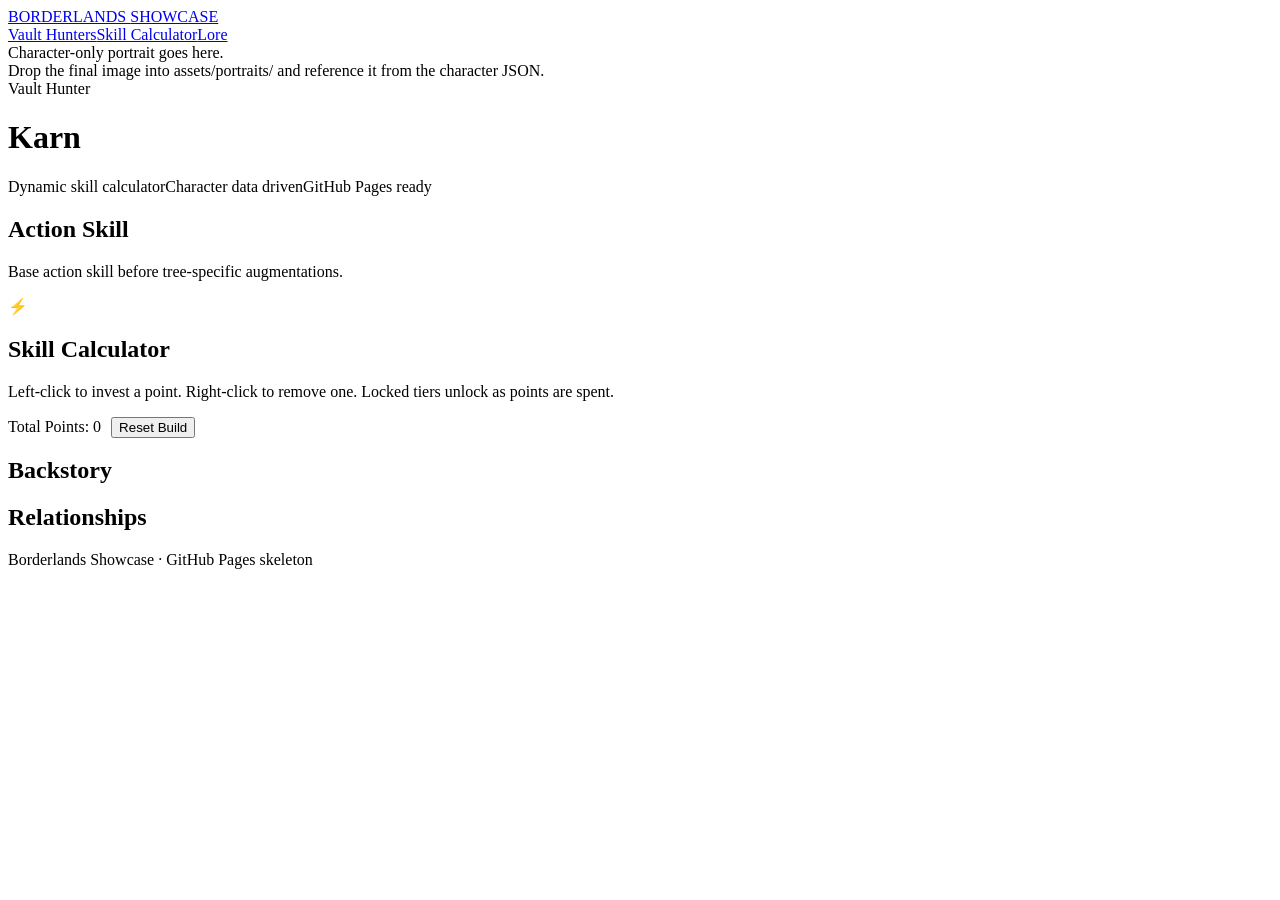
==== karn.html @ c3e0be10 "Add files via upload" ====
<!DOCTYPE html>
<html lang="en">
<head>
<meta charset="UTF-8"><meta name="viewport" content="width=device-width,initial-scale=1.0">
<title>Karn — Borderlands Showcase</title>
<link rel="stylesheet" href="css/style.css">
</head>
<body>
<div class="site-shell">
<header class="topbar">
<a class="brand" href="index.html">BORDERLANDS <span>SHOWCASE</span></a>
<nav class="nav"><a href="index.html">Vault Hunters</a><a href="#skill-tree">Skill Calculator</a><a href="#lore">Lore</a></nav>
</header>

<main class="hero">
<div class="hero-art" id="portrait"><div class="placeholder">Character-only portrait goes here.<br>Drop the final image into assets/portraits/ and reference it from the character JSON.</div></div>
<div>
<div class="eyebrow">Vault Hunter</div>
<h1 id="character-name">Karn</h1>
<div class="subtitle" id="character-title"></div>
<div class="quote" id="character-quote"></div>
<div class="pills"><span class="pill">Dynamic skill calculator</span><span class="pill">Character data driven</span><span class="pill">GitHub Pages ready</span></div>
</div>
</main>

<section class="section">
<div class="section-head"><h2>Action Skill</h2><p>Base action skill before tree-specific augmentations.</p></div>
<div class="card action-skill"><div class="action-icon">⚡</div><div><h3 id="action-name"></h3><div id="action-description"></div></div></div>
</section>

<section class="section" id="skill-tree">
<div class="section-head"><h2>Skill Calculator</h2><p>Left-click to invest a point. Right-click to remove one. Locked tiers unlock as points are spent.</p></div>
<div class="calculator-toolbar">
<div class="tree-tabs" id="tree-tabs"></div>
<div style="display:flex;gap:10px;align-items:center"><div class="points-box">Total Points: <span id="total-points">0</span></div><button onclick="resetBuild()">Reset Build</button></div>
</div>
<div id="tree-panels"></div>
</section>

<section class="section two-col" id="lore">
<div class="card"><h2>Backstory</h2><div id="backstory"></div></div>
<div class="card"><h2>Relationships</h2><div class="relationships" id="relationships"></div></div>
</section>

<footer class="footer">Borderlands Showcase · GitHub Pages skeleton</footer>
</div>
<script src="js/calculator.js"></script>
<script>loadCharacterData('karn');</script>
</body></html>
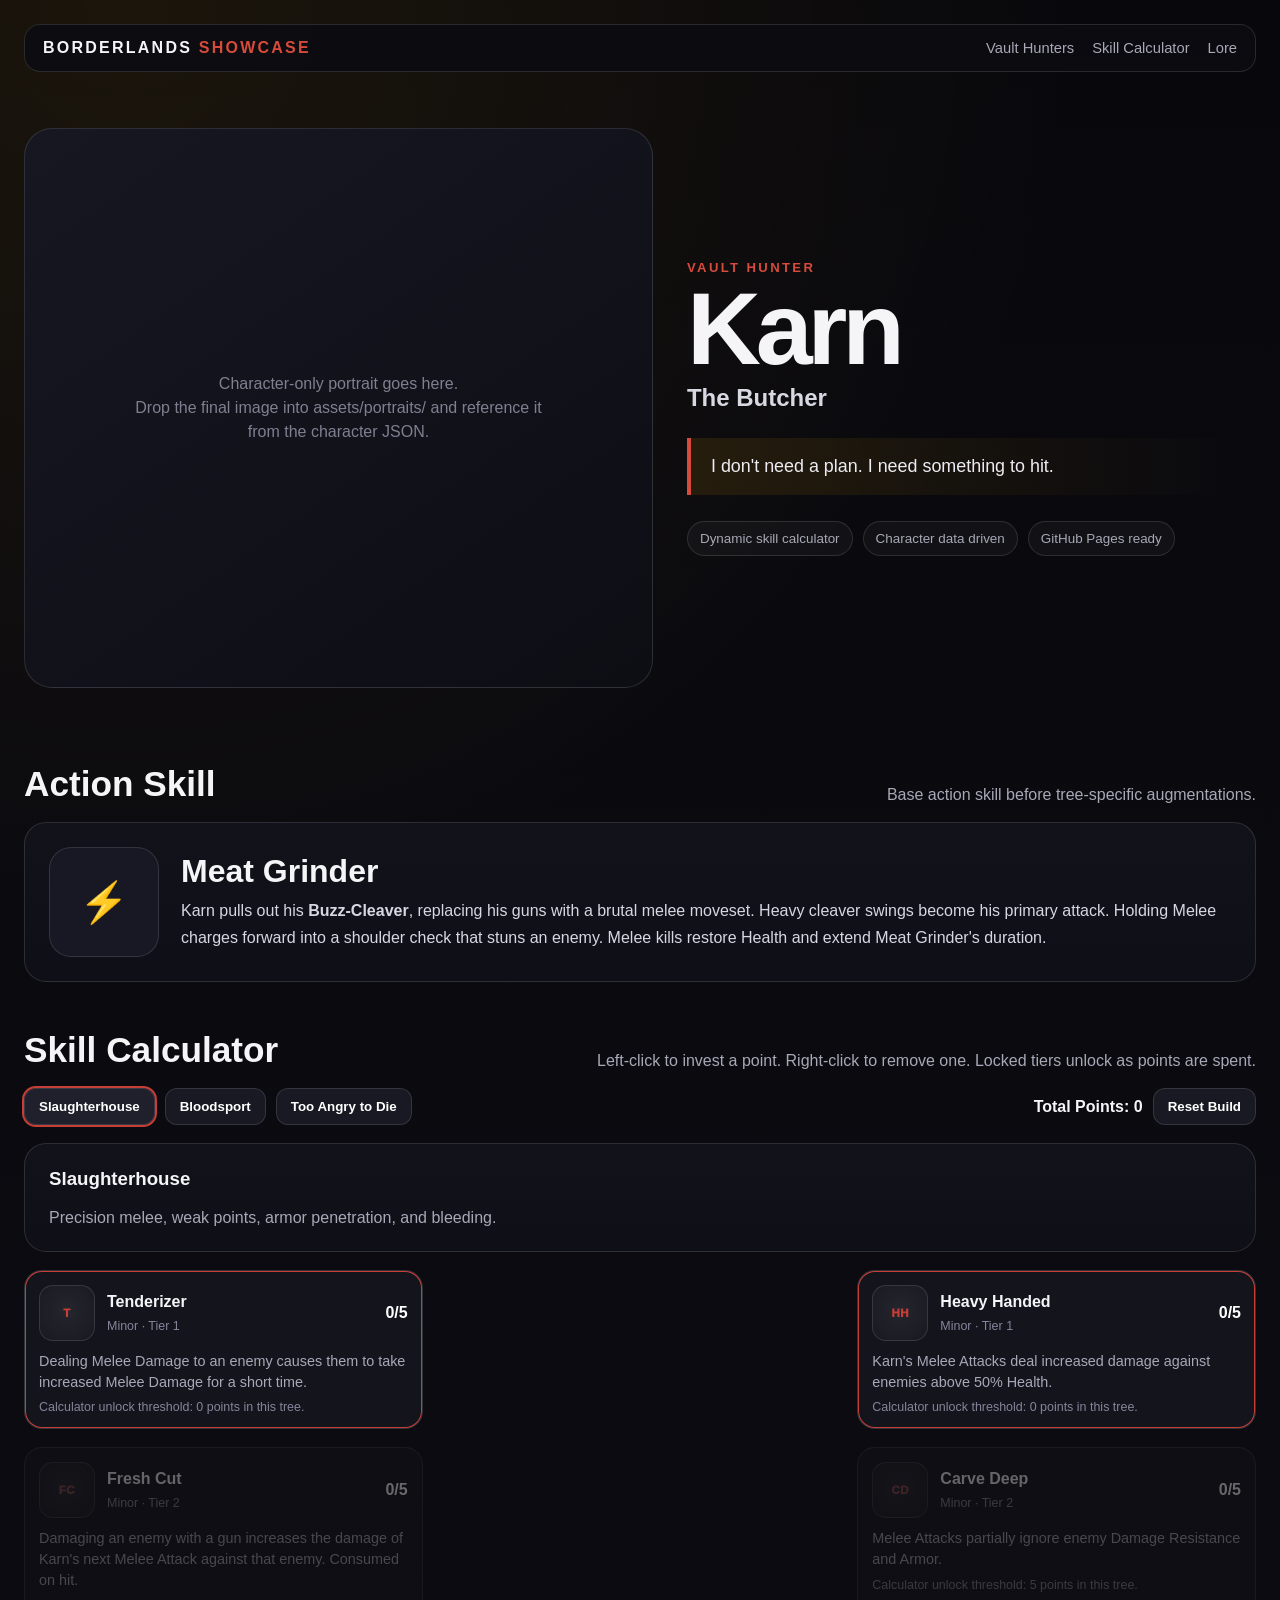
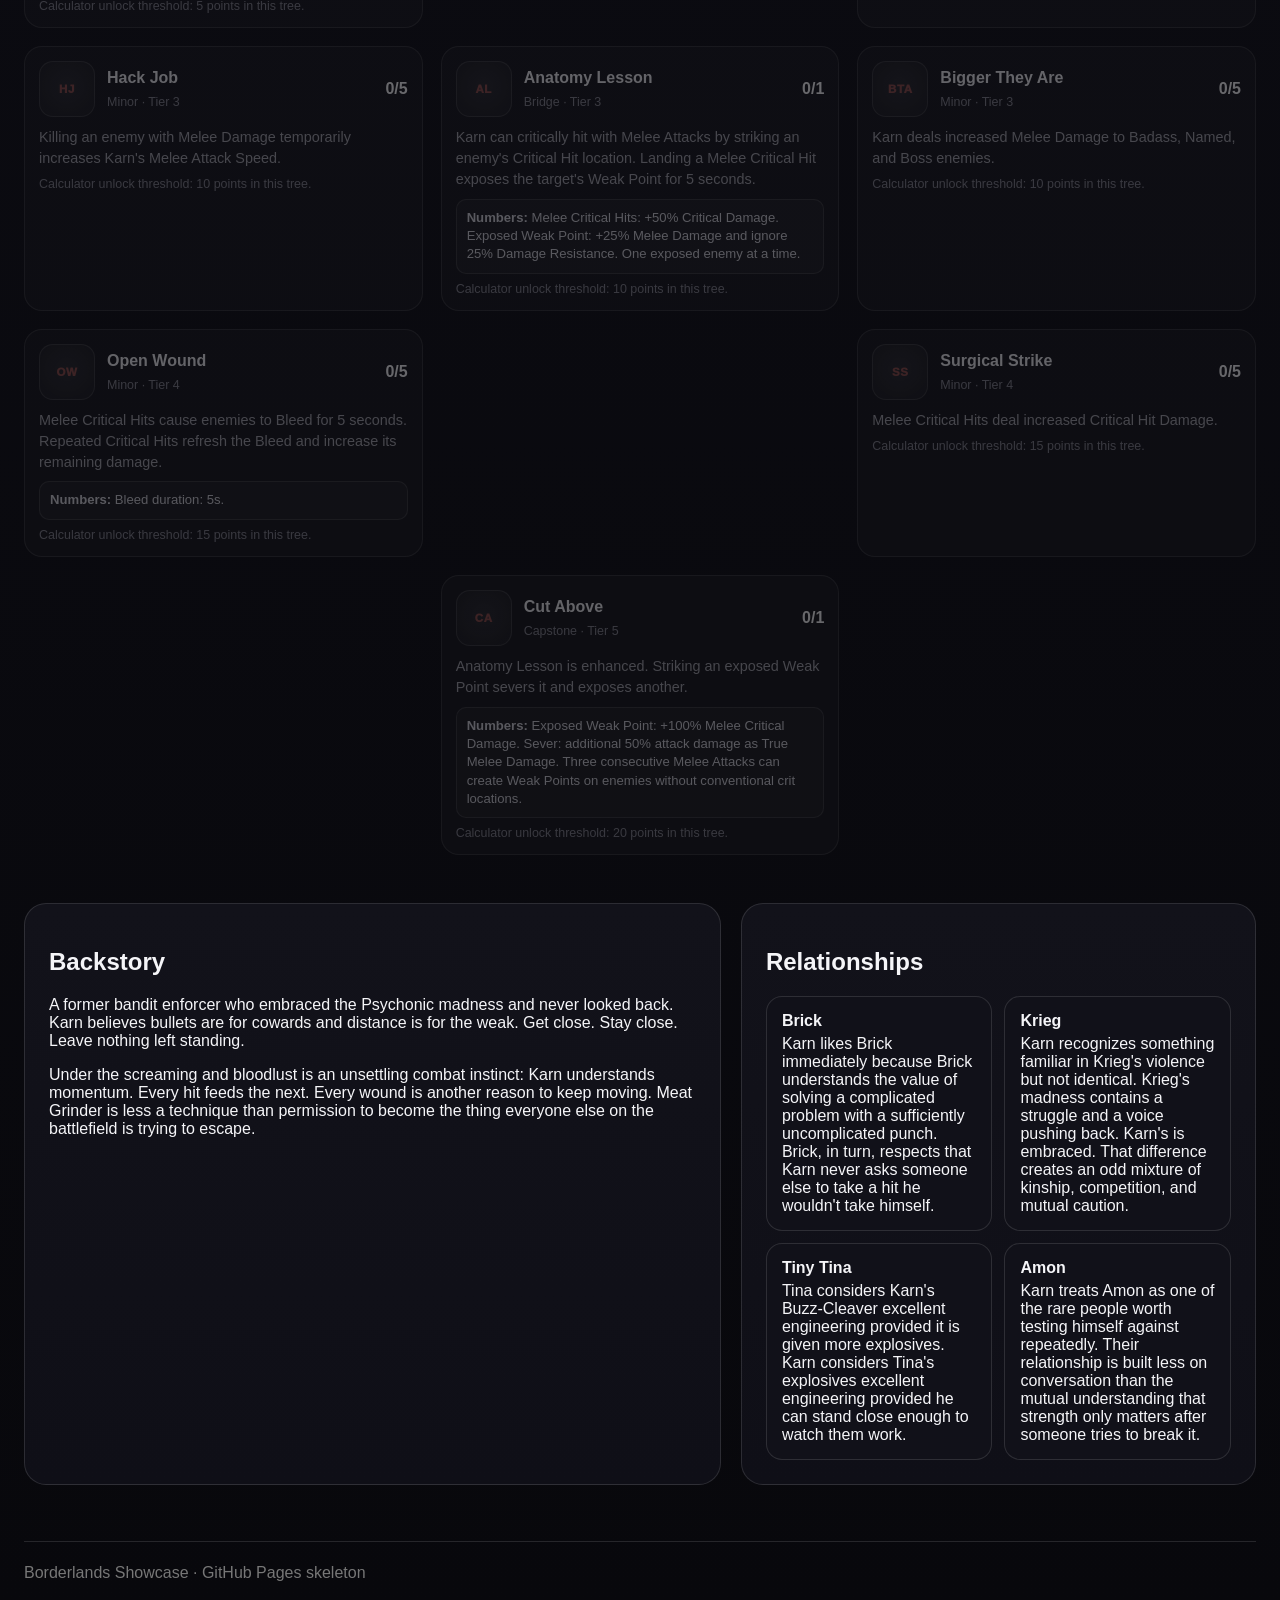
==== commit 43c7d949: "Add files via upload" ====
--- a/karn.html
+++ b/karn.html
@@ -3,7 +3,159 @@
 <head>
 <meta charset="UTF-8"><meta name="viewport" content="width=device-width,initial-scale=1.0">
 <title>Karn — Borderlands Showcase</title>
-<link rel="stylesheet" href="css/style.css">
+<style>
+:root{
+  --bg:#09090d;
+  --panel:#12121a;
+  --panel-2:#181824;
+  --text:#f5f5f8;
+  --muted:#a8a8b7;
+  --line:rgba(255,255,255,.12);
+  --accent:#ffb000;
+  --accent2:#ff4b27;
+  --danger:#ff3b3b;
+  --success:#78d46b;
+}
+*{box-sizing:border-box}
+html{scroll-behavior:smooth}
+body{
+  margin:0;
+  font-family:Inter,Segoe UI,Arial,sans-serif;
+  color:var(--text);
+  background:
+    radial-gradient(circle at 10% 0%, rgba(255,176,0,.08), transparent 28%),
+    linear-gradient(180deg,#08080c,#0b0b11 45%,#08080c);
+}
+a{color:inherit}
+.site-shell{max-width:1320px;margin:0 auto;padding:24px}
+.topbar{
+  position:sticky;top:12px;z-index:20;
+  display:flex;justify-content:space-between;align-items:center;
+  padding:14px 18px;border:1px solid var(--line);border-radius:16px;
+  background:rgba(12,12,18,.88);backdrop-filter:blur(14px)
+}
+.brand{font-weight:900;letter-spacing:.14em;text-decoration:none}
+.brand span{color:var(--accent)}
+.nav{display:flex;gap:18px}
+.nav a{color:var(--muted);text-decoration:none;font-size:.92rem}
+.nav a:hover{color:#fff}
+.hero{
+  display:grid;grid-template-columns:1.05fr .95fr;gap:34px;
+  align-items:center;padding:56px 0 28px
+}
+.hero-art{
+  min-height:560px;border-radius:28px;border:1px solid var(--line);
+  background:linear-gradient(145deg,#171722,#0d0d14);
+  display:flex;align-items:center;justify-content:center;overflow:hidden;
+  position:relative
+}
+.hero-art img{width:100%;height:100%;object-fit:cover}
+.placeholder{
+  color:#7f7f90;text-align:center;max-width:70%;line-height:1.5
+}
+.eyebrow{font-size:.82rem;text-transform:uppercase;letter-spacing:.18em;color:var(--accent);font-weight:800}
+h1{font-size:clamp(3.4rem,8vw,7rem);line-height:.85;margin:10px 0 12px;letter-spacing:-.05em}
+.subtitle{font-size:1.5rem;color:#d8d8e2;font-weight:700}
+.quote{
+  margin:26px 0;padding:18px 20px;border-left:4px solid var(--accent);
+  background:linear-gradient(90deg,rgba(255,176,0,.10),transparent);
+  color:#ececf2;font-size:1.12rem
+}
+.pills{display:flex;gap:10px;flex-wrap:wrap}
+.pill{padding:9px 12px;border:1px solid var(--line);border-radius:999px;color:var(--muted);background:rgba(255,255,255,.035);font-size:.84rem}
+.section{margin-top:48px}
+.section-head{display:flex;justify-content:space-between;align-items:end;gap:20px;margin-bottom:18px}
+.section-head h2{font-size:2.2rem;margin:0}
+.section-head p{margin:0;color:var(--muted);max-width:720px}
+.card{
+  background:linear-gradient(180deg,var(--panel),#0f0f17);
+  border:1px solid var(--line);border-radius:22px;padding:24px
+}
+.action-skill{display:grid;grid-template-columns:110px 1fr;gap:22px;align-items:center}
+.action-icon{
+  width:110px;height:110px;border-radius:22px;border:1px solid var(--line);
+  display:grid;place-items:center;background:var(--panel-2);font-size:2.5rem
+}
+.action-skill h3{font-size:2rem;margin:0 0 8px}
+.action-skill p{color:#d7d7e2;line-height:1.65;margin:0}
+.calculator-toolbar{
+  display:flex;justify-content:space-between;gap:12px;align-items:center;
+  margin-bottom:18px;flex-wrap:wrap
+}
+.points-box{font-weight:800}
+button{
+  border:1px solid var(--line);background:#191923;color:#fff;
+  padding:10px 14px;border-radius:12px;cursor:pointer;font-weight:700
+}
+button:hover{background:#222230}
+.tree-tabs{display:flex;gap:10px;flex-wrap:wrap}
+.tree-tab.active{outline:2px solid var(--tree-color,var(--accent));background:#20202c}
+.tree-panel{display:none}
+.tree-panel.active{display:block}
+.skill-grid{
+  display:grid;grid-template-columns:repeat(3,minmax(0,1fr));
+  grid-auto-rows:minmax(92px,auto);gap:18px;
+}
+.skill-node{
+  position:relative;border:1px solid var(--line);border-radius:18px;
+  padding:14px;background:#14141d;transition:.18s ease;
+  min-height:92px;cursor:pointer
+}
+.skill-node.locked{opacity:.38;filter:grayscale(.5);cursor:not-allowed}
+.skill-node.available{box-shadow:0 0 0 1px var(--tree-color,var(--accent)) inset}
+.skill-node.maxed{box-shadow:0 0 22px rgba(255,255,255,.08),0 0 0 2px var(--tree-color,var(--accent)) inset}
+.skill-node:hover:not(.locked){transform:translateY(-2px)}
+.skill-top{display:grid;grid-template-columns:56px 1fr auto;gap:12px;align-items:center}
+.skill-icon{
+  width:56px;height:56px;border-radius:14px;border:1px solid var(--line);
+  background:#0f0f16;object-fit:cover;display:grid;place-items:center;color:#777
+}
+.skill-name{font-weight:900}
+.skill-rank{font-weight:900;color:#fff}
+.skill-desc{margin-top:10px;color:var(--muted);font-size:.9rem;line-height:1.45}
+.skill-requirement{margin-top:8px;color:#85859a;font-size:.78rem}
+.two-col{display:grid;grid-template-columns:1.15fr .85fr;gap:20px}
+.relationships{display:grid;grid-template-columns:repeat(2,1fr);gap:12px}
+.relationship{border:1px solid var(--line);border-radius:16px;padding:15px;background:#111119}
+.relationship strong{display:block;margin-bottom:5px}
+.roster{display:grid;grid-template-columns:repeat(4,1fr);gap:18px;margin-top:24px}
+.roster-card{
+  text-decoration:none;border:1px solid var(--line);border-radius:22px;overflow:hidden;
+  background:#101018;transition:.18s ease
+}
+.roster-card:hover{transform:translateY(-4px);border-color:rgba(255,176,0,.5)}
+.roster-image{height:300px;background:#161620;display:grid;place-items:center;color:#777}
+.roster-image img{width:100%;height:100%;object-fit:cover}
+.roster-copy{padding:18px}
+.roster-copy h3{margin:0 0 5px;font-size:1.35rem}
+.roster-copy p{margin:0;color:var(--muted)}
+.footer{margin:56px 0 10px;padding-top:22px;border-top:1px solid var(--line);color:#777}
+@media(max-width:980px){
+  .hero,.two-col{grid-template-columns:1fr}
+  .roster{grid-template-columns:repeat(2,1fr)}
+}
+@media(max-width:700px){
+  .site-shell{padding:14px}
+  .nav{display:none}
+  .hero{padding-top:30px}
+  .hero-art{min-height:420px}
+  .skill-grid{grid-template-columns:1fr}
+  .roster{grid-template-columns:1fr}
+  .relationships{grid-template-columns:1fr}
+  .action-skill{grid-template-columns:1fr}
+}
+.skill-numbers{
+  margin-top:9px;padding:9px 10px;border-radius:10px;
+  background:rgba(255,255,255,.035);border:1px solid var(--line);
+  color:#d9d9e5;font-size:.82rem;line-height:1.4
+}
+.skill-icon-fallback{
+  font-size:.72rem;font-weight:1000;letter-spacing:.05em;
+  color:var(--tree-color,var(--accent));
+  background:radial-gradient(circle at 50% 45%,rgba(255,255,255,.08),rgba(255,255,255,.02));
+}
+
+</style>
 </head>
 <body>
 <div class="site-shell">
@@ -44,6 +196,186 @@
 
 <footer class="footer">Borderlands Showcase · GitHub Pages skeleton</footer>
 </div>
-<script src="js/calculator.js"></script>
-<script>loadCharacterData('karn');</script>
+<script>
+const EMBEDDED_CHARACTER_DATA = {"slug": "karn", "name": "Karn", "title": "The Butcher", "quote": "I don't need a plan. I need something to hit.", "portrait": "", "theme": {"accent": "#d64b3c"}, "actionSkill": {"name": "Meat Grinder", "description": "<p>Karn pulls out his <strong>Buzz-Cleaver</strong>, replacing his guns with a brutal melee moveset. Heavy cleaver swings become his primary attack. Holding Melee charges forward into a shoulder check that stuns an enemy. Melee kills restore Health and extend Meat Grinder's duration.</p>"}, "backstory": "<p>A former bandit enforcer who embraced the Psychonic madness and never looked back. Karn believes bullets are for cowards and distance is for the weak. Get close. Stay close. Leave nothing left standing.</p><p>Under the screaming and bloodlust is an unsettling combat instinct: Karn understands momentum. Every hit feeds the next. Every wound is another reason to keep moving. Meat Grinder is less a technique than permission to become the thing everyone else on the battlefield is trying to escape.</p>", "relationships": [{"name": "Brick", "description": "Karn likes Brick immediately because Brick understands the value of solving a complicated problem with a sufficiently uncomplicated punch. Brick, in turn, respects that Karn never asks someone else to take a hit he wouldn't take himself."}, {"name": "Krieg", "description": "Karn recognizes something familiar in Krieg's violence but not identical. Krieg's madness contains a struggle and a voice pushing back. Karn's is embraced. That difference creates an odd mixture of kinship, competition, and mutual caution."}, {"name": "Tiny Tina", "description": "Tina considers Karn's Buzz-Cleaver excellent engineering provided it is given more explosives. Karn considers Tina's explosives excellent engineering provided he can stand close enough to watch them work."}, {"name": "Amon", "description": "Karn treats Amon as one of the rare people worth testing himself against repeatedly. Their relationship is built less on conversation than the mutual understanding that strength only matters after someone tries to break it."}], "trees": [{"id": "slaughterhouse", "name": "Slaughterhouse", "color": "#c63e36", "description": "Precision melee, weak points, armor penetration, and bleeding.", "skills": [{"id": "karn-sla-0", "name": "Tenderizer", "description": "Dealing Melee Damage to an enemy causes them to take increased Melee Damage for a short time.", "maxRank": 5, "pointsRequired": 0, "type": "Minor", "position": {"tier": 1, "column": 1}, "icon": "", "numericDetails": ""}, {"id": "karn-sla-1", "name": "Heavy Handed", "description": "Karn's Melee Attacks deal increased damage against enemies above 50% Health.", "maxRank": 5, "pointsRequired": 0, "type": "Minor", "position": {"tier": 1, "column": 3}, "icon": "", "numericDetails": ""}, {"id": "karn-sla-2", "name": "Fresh Cut", "description": "Damaging an enemy with a gun increases the damage of Karn's next Melee Attack against that enemy. Consumed on hit.", "maxRank": 5, "pointsRequired": 5, "type": "Minor", "position": {"tier": 2, "column": 1}, "icon": "", "numericDetails": ""}, {"id": "karn-sla-3", "name": "Carve Deep", "description": "Melee Attacks partially ignore enemy Damage Resistance and Armor.", "maxRank": 5, "pointsRequired": 5, "type": "Minor", "position": {"tier": 2, "column": 3}, "icon": "", "numericDetails": ""}, {"id": "karn-sla-4", "name": "Hack Job", "description": "Killing an enemy with Melee Damage temporarily increases Karn's Melee Attack Speed.", "maxRank": 5, "pointsRequired": 10, "type": "Minor", "position": {"tier": 3, "column": 1}, "icon": "", "numericDetails": ""}, {"id": "karn-sla-5", "name": "Bigger They Are", "description": "Karn deals increased Melee Damage to Badass, Named, and Boss enemies.", "maxRank": 5, "pointsRequired": 10, "type": "Minor", "position": {"tier": 3, "column": 3}, "icon": "", "numericDetails": ""}, {"id": "karn-sla-6", "name": "Anatomy Lesson", "description": "Karn can critically hit with Melee Attacks by striking an enemy's Critical Hit location. Landing a Melee Critical Hit exposes the target's Weak Point for 5 seconds.", "maxRank": 1, "pointsRequired": 10, "type": "Bridge", "position": {"tier": 3, "column": 2}, "icon": "", "numericDetails": "Melee Critical Hits: +50% Critical Damage. Exposed Weak Point: +25% Melee Damage and ignore 25% Damage Resistance. One exposed enemy at a time."}, {"id": "karn-sla-7", "name": "Surgical Strike", "description": "Melee Critical Hits deal increased Critical Hit Damage.", "maxRank": 5, "pointsRequired": 15, "type": "Minor", "position": {"tier": 4, "column": 3}, "icon": "", "numericDetails": ""}, {"id": "karn-sla-8", "name": "Open Wound", "description": "Melee Critical Hits cause enemies to Bleed for 5 seconds. Repeated Critical Hits refresh the Bleed and increase its remaining damage.", "maxRank": 5, "pointsRequired": 15, "type": "Minor", "position": {"tier": 4, "column": 1}, "icon": "", "numericDetails": "Bleed duration: 5s."}, {"id": "karn-sla-9", "name": "Cut Above", "description": "Anatomy Lesson is enhanced. Striking an exposed Weak Point severs it and exposes another.", "maxRank": 1, "pointsRequired": 20, "type": "Capstone", "position": {"tier": 5, "column": 2}, "icon": "", "numericDetails": "Exposed Weak Point: +100% Melee Critical Damage. Sever: additional 50% attack damage as True Melee Damage. Three consecutive Melee Attacks can create Weak Points on enemies without conventional crit locations."}]}, {"id": "bloodsport", "name": "Bloodsport", "color": "#4ea45f", "description": "Momentum, Carnage stacks, movement, chained kills, and Frenzy.", "skills": [{"id": "karn-blo-0", "name": "Running Start", "description": "Karn deals increased Melee Damage based on how quickly he is moving.", "maxRank": 5, "pointsRequired": 0, "type": "Minor", "position": {"tier": 1, "column": 1}, "icon": "", "numericDetails": ""}, {"id": "karn-blo-1", "name": "Crowd Favorite", "description": "Killing an enemy with Melee Damage increases Movement Speed for a short time.", "maxRank": 5, "pointsRequired": 0, "type": "Minor", "position": {"tier": 1, "column": 3}, "icon": "", "numericDetails": ""}, {"id": "karn-blo-2", "name": "Second Windup", "description": "After killing an enemy with Melee Damage, Karn's next Melee Attack deals increased damage.", "maxRank": 5, "pointsRequired": 5, "type": "Minor", "position": {"tier": 2, "column": 1}, "icon": "", "numericDetails": ""}, {"id": "karn-blo-3", "name": "Taste of Victory", "description": "Melee kills restore a portion of Karn's Missing Health.", "maxRank": 5, "pointsRequired": 5, "type": "Minor", "position": {"tier": 2, "column": 3}, "icon": "", "numericDetails": ""}, {"id": "karn-blo-4", "name": "No Time to Reload", "description": "Melee kills partially reload Karn's currently equipped weapon.", "maxRank": 5, "pointsRequired": 10, "type": "Minor", "position": {"tier": 3, "column": 1}, "icon": "", "numericDetails": ""}, {"id": "karn-blo-5", "name": "Adrenaline Junkie", "description": "The longer Karn remains in combat without going more than 4 seconds without dealing damage, the faster he attacks.", "maxRank": 5, "pointsRequired": 10, "type": "Minor", "position": {"tier": 3, "column": 3}, "icon": "", "numericDetails": "Damage-gap limit: 4s."}, {"id": "karn-blo-6", "name": "Carnage", "description": "Melee kills grant Carnage. At max Carnage Karn becomes Frenzied; melee kills make his next Melee Attack lunge toward an enemy.", "maxRank": 1, "pointsRequired": 10, "type": "Bridge", "position": {"tier": 3, "column": 2}, "icon": "", "numericDetails": "1 stack/kill; 8s duration; max 10. Per stack: +4% Melee Damage, +2% Movement Speed, +1% Melee Attack Speed. Frenzied lunge: 12m."}, {"id": "karn-blo-7", "name": "Roaring Crowd", "description": "While Frenzied, Karn gains Health Regeneration and Damage Resistance.", "maxRank": 5, "pointsRequired": 15, "type": "Minor", "position": {"tier": 4, "column": 3}, "icon": "", "numericDetails": ""}, {"id": "karn-blo-8", "name": "Encore", "description": "Melee kills while Frenzied extend Meat Grinder's remaining duration.", "maxRank": 5, "pointsRequired": 15, "type": "Minor", "position": {"tier": 4, "column": 1}, "icon": "", "numericDetails": ""}, {"id": "karn-blo-9", "name": "Keep ’Em Coming", "description": "Carnage can reach 15 stacks. Frenzied kills identify the nearest enemy as Next Up; chaining Next Up kills keeps the rampage going.", "maxRank": 1, "pointsRequired": 20, "type": "Capstone", "position": {"tier": 5, "column": 2}, "icon": "", "numericDetails": "Max Carnage 15; lunge 20m; Next Up window 4s; kill restores 10% Max Health, adds 1s to Meat Grinder, next lunge +50% Melee Damage; no maximum chain."}]}, {"id": "too-angry-to-die", "name": "Too Angry to Die", "color": "#476fbd", "description": "Rage, low-health power, damage resistance, healing, and refusing death.", "skills": [{"id": "karn-too-0", "name": "Thick Skull", "description": "Karn gains increased Maximum Health.", "maxRank": 5, "pointsRequired": 0, "type": "Minor", "position": {"tier": 1, "column": 1}, "icon": "", "numericDetails": ""}, {"id": "karn-too-1", "name": "Hit Me Again", "description": "Taking damage increases Karn's Melee Damage for a short time.", "maxRank": 5, "pointsRequired": 0, "type": "Minor", "position": {"tier": 1, "column": 3}, "icon": "", "numericDetails": ""}, {"id": "karn-too-2", "name": "Scar Tissue", "description": "Karn gains Damage Resistance while below 50% Health.", "maxRank": 5, "pointsRequired": 5, "type": "Minor", "position": {"tier": 2, "column": 1}, "icon": "", "numericDetails": "Threshold: below 50% Health."}, {"id": "karn-too-3", "name": "Spite", "description": "Taking Melee Damage causes Karn's next Melee Attack to deal increased damage.", "maxRank": 5, "pointsRequired": 5, "type": "Minor", "position": {"tier": 2, "column": 3}, "icon": "", "numericDetails": ""}, {"id": "karn-too-4", "name": "Painkillers", "description": "Whenever Karn takes damage, he gains Health Regeneration for a short time.", "maxRank": 5, "pointsRequired": 10, "type": "Minor", "position": {"tier": 3, "column": 1}, "icon": "", "numericDetails": ""}, {"id": "karn-too-5", "name": "Bad Temper", "description": "Karn gains increased Melee Attack Speed as his Health decreases.", "maxRank": 5, "pointsRequired": 10, "type": "Minor", "position": {"tier": 3, "column": 3}, "icon": "", "numericDetails": ""}, {"id": "karn-too-6", "name": "Rage", "description": "Taking damage grants Rage based on the percentage of Maximum Health lost. Above 75 Rage Karn becomes Enraged.", "maxRank": 1, "pointsRequired": 10, "type": "Bridge", "position": {"tier": 3, "column": 2}, "icon": "", "numericDetails": "Max 100 Rage. Per 10 Rage: +5% Melee Damage, +2% Damage Resistance. Decays after 4s without taking/dealing damage. Enraged melee restores 3% Missing Health and prevents stagger from normal enemies."}, {"id": "karn-too-7", "name": "Return to Sender", "description": "While Enraged, a portion of damage taken is stored as Payback. Karn's next Melee Attack releases all stored Payback as bonus Melee Damage.", "maxRank": 5, "pointsRequired": 15, "type": "Minor", "position": {"tier": 4, "column": 3}, "icon": "", "numericDetails": ""}, {"id": "karn-too-8", "name": "Refuse Treatment", "description": "The lower Karn's Health becomes, the more Melee Damage he deals.", "maxRank": 5, "pointsRequired": 15, "type": "Minor", "position": {"tier": 4, "column": 1}, "icon": "", "numericDetails": ""}, {"id": "karn-too-9", "name": "Not Done Yet", "description": "While Meat Grinder is active, lethal damage triggers Last Rampage instead of immediately entering Fight For Your Life.", "maxRank": 1, "pointsRequired": 20, "type": "Capstone", "position": {"tier": 5, "column": 2}, "icon": "", "numericDetails": "Last Rampage: 6s; cannot fall below 1 Health; Rage locked at 100; +100% Melee Damage; +50% Melee Attack Speed; cannot receive healing. Melee kill restores 50% Max Health and continues Meat Grinder. Once per Meat Grinder activation."}]}]};
+const state = { character:null, spentByTree:{}, ranks:{} };
+
+async function loadCharacterData(slug){
+  const res = await fetch(`data/${slug}.json`);
+  if(!res.ok) throw new Error(`Could not load ${slug}.json`);
+  const data = await res.json();
+  state.character = data;
+  initializeState(data);
+  renderCharacter(data);
+}
+
+function initializeState(data){
+  state.spentByTree = {};
+  state.ranks = {};
+  data.trees.forEach(tree=>{
+    state.spentByTree[tree.id] = 0;
+    tree.skills.forEach(skill=> state.ranks[skill.id] = 0);
+  });
+}
+
+function renderCharacter(data){
+  document.documentElement.style.setProperty('--accent', data.theme?.accent || '#ffb000');
+  setText('character-name', data.name);
+  setText('character-title', data.title);
+  setText('character-quote', data.quote || '');
+  setText('action-name', data.actionSkill.name);
+  document.getElementById('action-description').innerHTML = data.actionSkill.description || '';
+  document.getElementById('backstory').innerHTML = data.backstory || '<p>Backstory pending.</p>';
+
+  const portrait = document.getElementById('portrait');
+  if(data.portrait){
+    portrait.innerHTML = `<img src="${data.portrait}" alt="${data.name} portrait">`;
+  }
+
+  const rel = document.getElementById('relationships');
+  rel.innerHTML = (data.relationships || []).map(r =>
+    `<div class="relationship"><strong>${r.name}</strong><span>${r.description}</span></div>`
+  ).join('') || '<div class="relationship">Relationship data pending.</div>';
+
+  renderTrees(data);
+}
+
+function renderTrees(data){
+  const tabs = document.getElementById('tree-tabs');
+  const panels = document.getElementById('tree-panels');
+  tabs.innerHTML = '';
+  panels.innerHTML = '';
+
+  data.trees.forEach((tree, index)=>{
+    const tab = document.createElement('button');
+    tab.className = 'tree-tab' + (index===0?' active':'');
+    tab.textContent = tree.name;
+    tab.style.setProperty('--tree-color', tree.color);
+    tab.onclick = ()=>activateTree(tree.id);
+    tabs.appendChild(tab);
+
+    const panel = document.createElement('div');
+    panel.id = `tree-${tree.id}`;
+    panel.className = 'tree-panel' + (index===0?' active':'');
+    panel.style.setProperty('--tree-color', tree.color);
+
+    const title = document.createElement('div');
+    title.className = 'card';
+    title.style.marginBottom = '18px';
+    title.innerHTML = `<h3 style="margin-top:0">${tree.name}</h3><p style="color:var(--muted);margin-bottom:0">${tree.description || ''}</p>`;
+    panel.appendChild(title);
+
+    const grid = document.createElement('div');
+    grid.className = 'skill-grid';
+
+    tree.skills.forEach(skill=>{
+      const node = document.createElement('div');
+      node.className = 'skill-node';
+      node.dataset.skillId = skill.id;
+      node.dataset.treeId = tree.id;
+      node.style.gridColumn = skill.position?.column || 2;
+      node.style.gridRow = skill.position?.tier || 1;
+      node.style.setProperty('--tree-color', tree.color);
+      node.onclick = ()=>spendPoint(tree.id, skill.id);
+
+      const icon = skill.icon
+        ? `<img class="skill-icon" src="${skill.icon}" alt="${skill.name} icon">`
+        : `<div class="skill-icon skill-icon-fallback">${skill.name.split(/\s+/).map(w=>w[0]).join('').slice(0,3)}</div>`;
+
+      node.innerHTML = `
+        <div class="skill-top">
+          ${icon}
+          <div><div class="skill-name">${skill.name}</div><div class="skill-requirement">${skill.type || 'Skill'} · Tier ${skill.position?.tier || 1}</div></div>
+          <div class="skill-rank" id="rank-${skill.id}">0/${skill.maxRank}</div>
+        </div>
+        <div class="skill-desc">${skill.description || 'Description pending.'}</div>
+        ${skill.numericDetails ? `<div class="skill-numbers"><strong>Numbers:</strong> ${skill.numericDetails}</div>` : ''}
+        <div class="skill-requirement">Calculator unlock threshold: ${skill.pointsRequired || 0} points in this tree.</div>`;
+      grid.appendChild(node);
+    });
+
+    panel.appendChild(grid);
+    panels.appendChild(panel);
+  });
+  refreshTreeUI();
+}
+
+function activateTree(id){
+  document.querySelectorAll('.tree-tab').forEach((b,i)=>{
+    b.classList.toggle('active', state.character.trees[i].id === id);
+  });
+  document.querySelectorAll('.tree-panel').forEach(p=>p.classList.toggle('active', p.id === `tree-${id}`));
+}
+
+function spendPoint(treeId, skillId){
+  const tree = state.character.trees.find(t=>t.id===treeId);
+  const skill = tree.skills.find(s=>s.id===skillId);
+  const rank = state.ranks[skillId] || 0;
+  if(rank >= skill.maxRank) return;
+
+  const spent = state.spentByTree[treeId] || 0;
+  if(spent < (skill.pointsRequired || 0)) return;
+
+  if(skill.prerequisite){
+    const prereqRank = state.ranks[skill.prerequisite.skillId] || 0;
+    if(prereqRank < (skill.prerequisite.rank || 1)) return;
+  }
+
+  state.ranks[skillId] = rank + 1;
+  state.spentByTree[treeId] = spent + 1;
+  refreshTreeUI();
+}
+
+function removePoint(treeId, skillId){
+  const rank = state.ranks[skillId] || 0;
+  if(rank <= 0) return;
+  state.ranks[skillId] = rank - 1;
+  state.spentByTree[treeId] -= 1;
+  refreshTreeUI();
+}
+
+function refreshTreeUI(){
+  let total = 0;
+  state.character.trees.forEach(tree=>{
+    total += state.spentByTree[tree.id] || 0;
+    tree.skills.forEach(skill=>{
+      const node = document.querySelector(`[data-skill-id="${skill.id}"]`);
+      if(!node) return;
+      const rank = state.ranks[skill.id] || 0;
+      const spent = state.spentByTree[tree.id] || 0;
+      let unlocked = spent >= (skill.pointsRequired || 0);
+
+      if(skill.prerequisite){
+        unlocked = unlocked && (state.ranks[skill.prerequisite.skillId] || 0) >= (skill.prerequisite.rank || 1);
+      }
+
+      node.classList.toggle('locked', !unlocked);
+      node.classList.toggle('available', unlocked && rank < skill.maxRank);
+      node.classList.toggle('maxed', rank >= skill.maxRank);
+      setText(`rank-${skill.id}`, `${rank}/${skill.maxRank}`);
+
+      node.oncontextmenu = e=>{
+        e.preventDefault();
+        removePoint(tree.id, skill.id);
+      };
+    });
+  });
+  setText('total-points', total);
+}
+
+function resetBuild(){
+  initializeState(state.character);
+  refreshTreeUI();
+}
+
+function setText(id,value){
+  const el = document.getElementById(id);
+  if(el) el.textContent = value ?? '';
+}
+window.addEventListener('DOMContentLoaded', () => {
+  state.character = EMBEDDED_CHARACTER_DATA;
+  initializeState(EMBEDDED_CHARACTER_DATA);
+  renderCharacter(EMBEDDED_CHARACTER_DATA);
+});
+</script>
 </body></html>
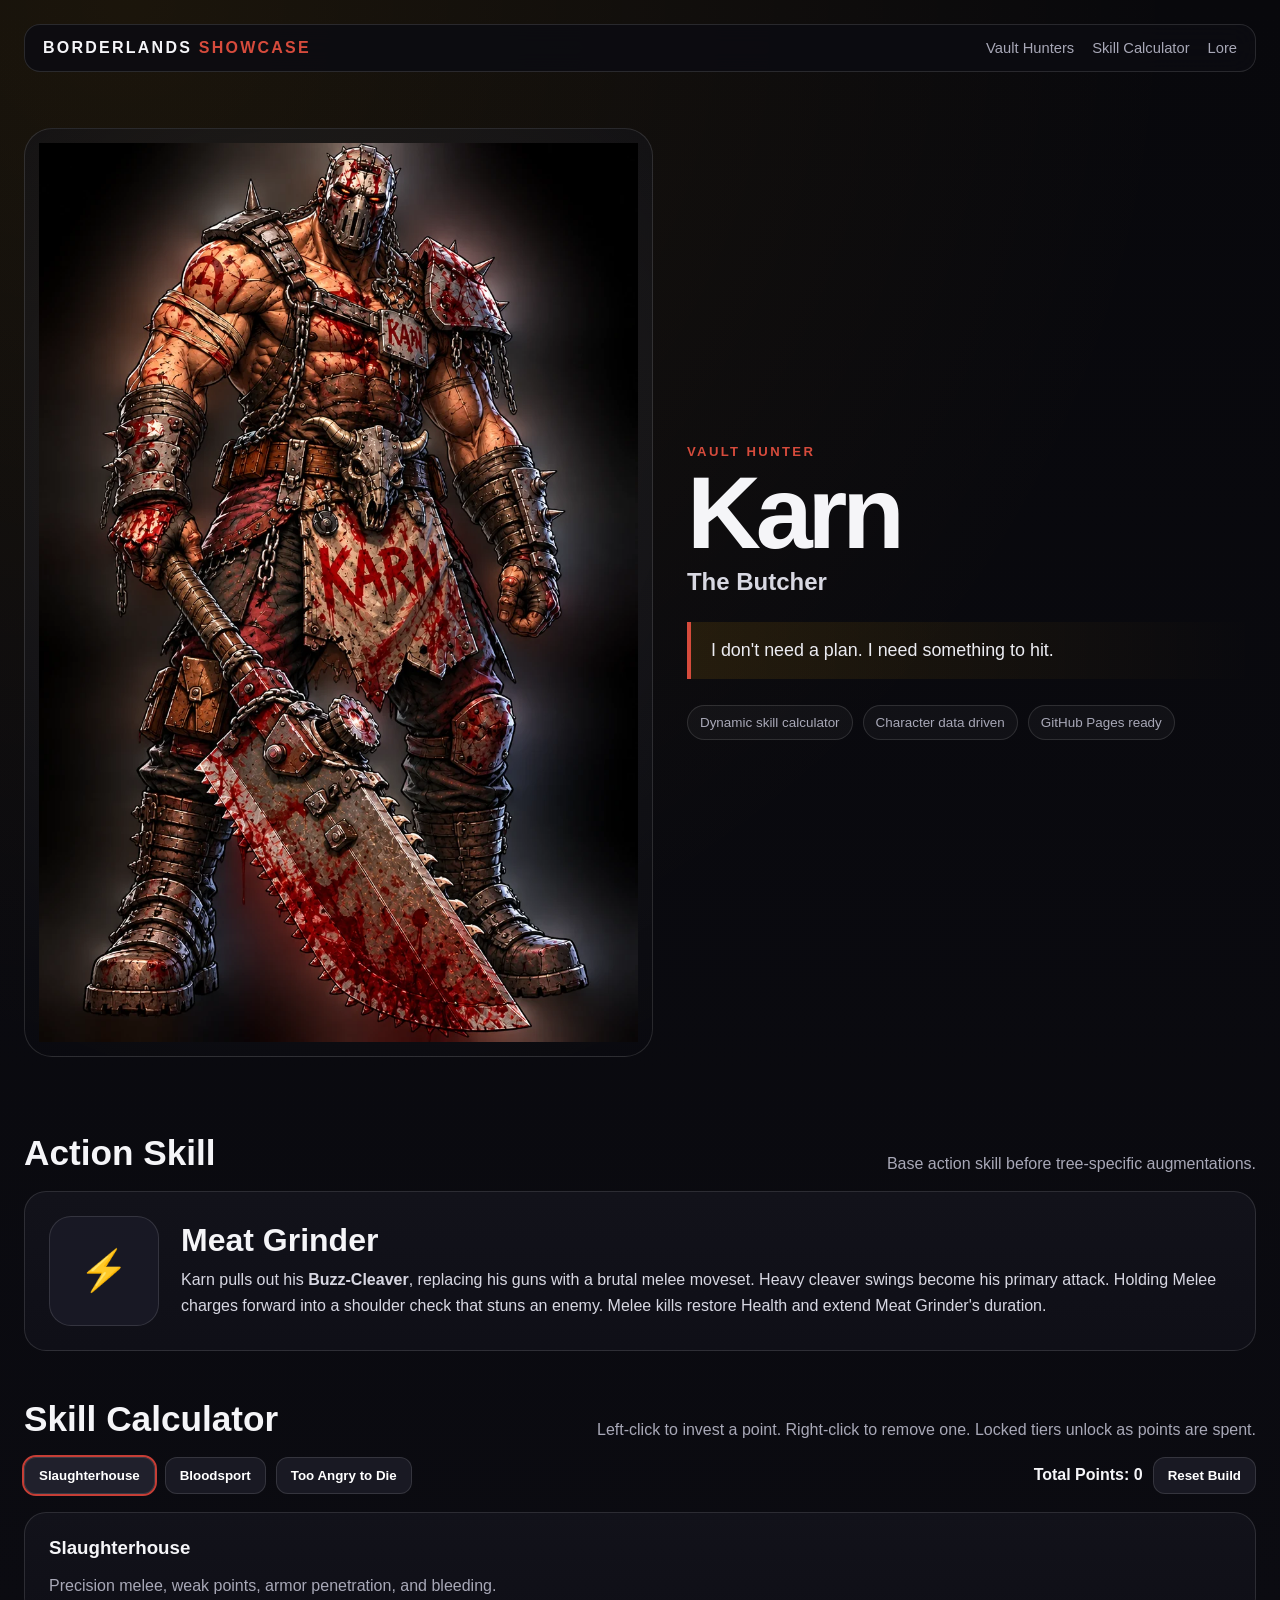
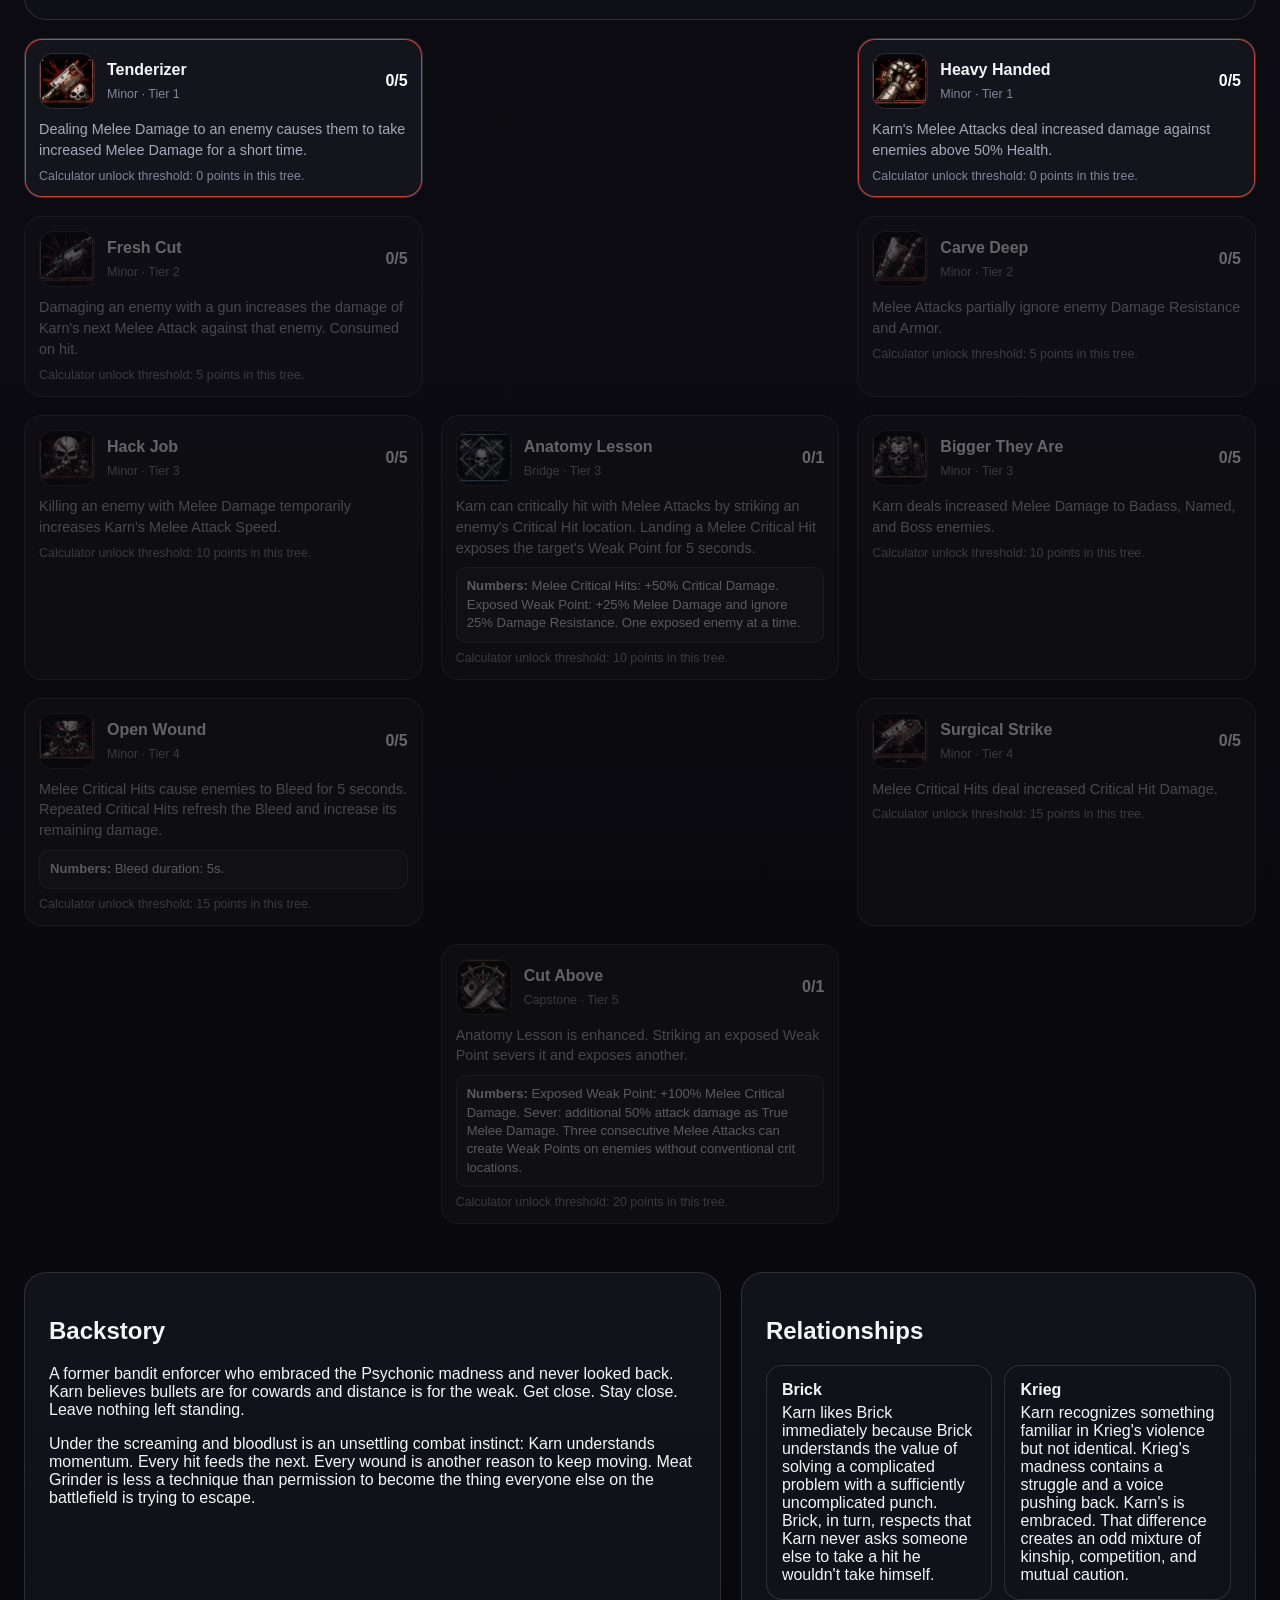
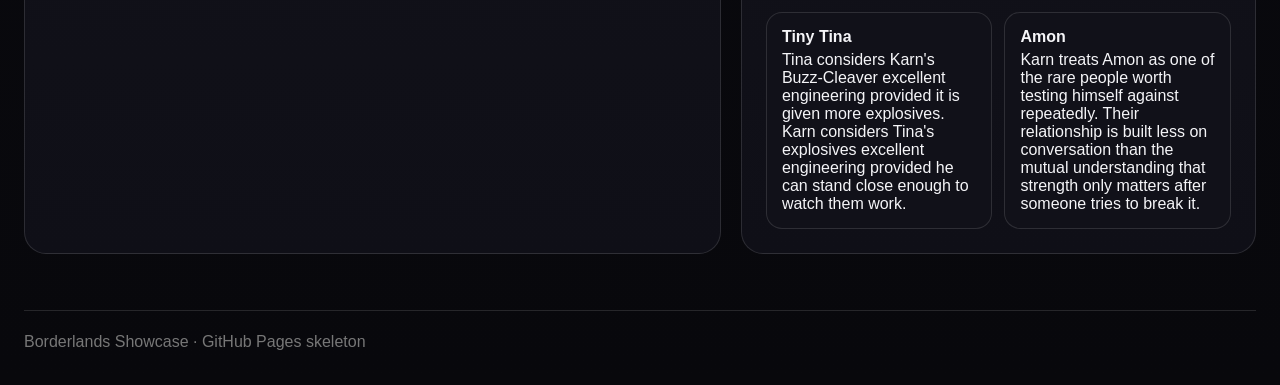
==== commit 80174d6f: "Add files via upload" ====
--- a/karn.html
+++ b/karn.html
@@ -156,6 +156,12 @@
 }
 
 </style>
+
+<style>
+.hero-art{background:radial-gradient(circle at 50% 35%,rgba(255,255,255,.08),rgba(10,10,15,.95));}
+.hero-art img{object-fit:contain;object-position:center bottom;padding:14px;}
+</style>
+
 </head>
 <body>
 <div class="site-shell">
@@ -197,7 +203,7 @@
 <footer class="footer">Borderlands Showcase · GitHub Pages skeleton</footer>
 </div>
 <script>
-const EMBEDDED_CHARACTER_DATA = {"slug": "karn", "name": "Karn", "title": "The Butcher", "quote": "I don't need a plan. I need something to hit.", "portrait": "", "theme": {"accent": "#d64b3c"}, "actionSkill": {"name": "Meat Grinder", "description": "<p>Karn pulls out his <strong>Buzz-Cleaver</strong>, replacing his guns with a brutal melee moveset. Heavy cleaver swings become his primary attack. Holding Melee charges forward into a shoulder check that stuns an enemy. Melee kills restore Health and extend Meat Grinder's duration.</p>"}, "backstory": "<p>A former bandit enforcer who embraced the Psychonic madness and never looked back. Karn believes bullets are for cowards and distance is for the weak. Get close. Stay close. Leave nothing left standing.</p><p>Under the screaming and bloodlust is an unsettling combat instinct: Karn understands momentum. Every hit feeds the next. Every wound is another reason to keep moving. Meat Grinder is less a technique than permission to become the thing everyone else on the battlefield is trying to escape.</p>", "relationships": [{"name": "Brick", "description": "Karn likes Brick immediately because Brick understands the value of solving a complicated problem with a sufficiently uncomplicated punch. Brick, in turn, respects that Karn never asks someone else to take a hit he wouldn't take himself."}, {"name": "Krieg", "description": "Karn recognizes something familiar in Krieg's violence but not identical. Krieg's madness contains a struggle and a voice pushing back. Karn's is embraced. That difference creates an odd mixture of kinship, competition, and mutual caution."}, {"name": "Tiny Tina", "description": "Tina considers Karn's Buzz-Cleaver excellent engineering provided it is given more explosives. Karn considers Tina's explosives excellent engineering provided he can stand close enough to watch them work."}, {"name": "Amon", "description": "Karn treats Amon as one of the rare people worth testing himself against repeatedly. Their relationship is built less on conversation than the mutual understanding that strength only matters after someone tries to break it."}], "trees": [{"id": "slaughterhouse", "name": "Slaughterhouse", "color": "#c63e36", "description": "Precision melee, weak points, armor penetration, and bleeding.", "skills": [{"id": "karn-sla-0", "name": "Tenderizer", "description": "Dealing Melee Damage to an enemy causes them to take increased Melee Damage for a short time.", "maxRank": 5, "pointsRequired": 0, "type": "Minor", "position": {"tier": 1, "column": 1}, "icon": "", "numericDetails": ""}, {"id": "karn-sla-1", "name": "Heavy Handed", "description": "Karn's Melee Attacks deal increased damage against enemies above 50% Health.", "maxRank": 5, "pointsRequired": 0, "type": "Minor", "position": {"tier": 1, "column": 3}, "icon": "", "numericDetails": ""}, {"id": "karn-sla-2", "name": "Fresh Cut", "description": "Damaging an enemy with a gun increases the damage of Karn's next Melee Attack against that enemy. Consumed on hit.", "maxRank": 5, "pointsRequired": 5, "type": "Minor", "position": {"tier": 2, "column": 1}, "icon": "", "numericDetails": ""}, {"id": "karn-sla-3", "name": "Carve Deep", "description": "Melee Attacks partially ignore enemy Damage Resistance and Armor.", "maxRank": 5, "pointsRequired": 5, "type": "Minor", "position": {"tier": 2, "column": 3}, "icon": "", "numericDetails": ""}, {"id": "karn-sla-4", "name": "Hack Job", "description": "Killing an enemy with Melee Damage temporarily increases Karn's Melee Attack Speed.", "maxRank": 5, "pointsRequired": 10, "type": "Minor", "position": {"tier": 3, "column": 1}, "icon": "", "numericDetails": ""}, {"id": "karn-sla-5", "name": "Bigger They Are", "description": "Karn deals increased Melee Damage to Badass, Named, and Boss enemies.", "maxRank": 5, "pointsRequired": 10, "type": "Minor", "position": {"tier": 3, "column": 3}, "icon": "", "numericDetails": ""}, {"id": "karn-sla-6", "name": "Anatomy Lesson", "description": "Karn can critically hit with Melee Attacks by striking an enemy's Critical Hit location. Landing a Melee Critical Hit exposes the target's Weak Point for 5 seconds.", "maxRank": 1, "pointsRequired": 10, "type": "Bridge", "position": {"tier": 3, "column": 2}, "icon": "", "numericDetails": "Melee Critical Hits: +50% Critical Damage. Exposed Weak Point: +25% Melee Damage and ignore 25% Damage Resistance. One exposed enemy at a time."}, {"id": "karn-sla-7", "name": "Surgical Strike", "description": "Melee Critical Hits deal increased Critical Hit Damage.", "maxRank": 5, "pointsRequired": 15, "type": "Minor", "position": {"tier": 4, "column": 3}, "icon": "", "numericDetails": ""}, {"id": "karn-sla-8", "name": "Open Wound", "description": "Melee Critical Hits cause enemies to Bleed for 5 seconds. Repeated Critical Hits refresh the Bleed and increase its remaining damage.", "maxRank": 5, "pointsRequired": 15, "type": "Minor", "position": {"tier": 4, "column": 1}, "icon": "", "numericDetails": "Bleed duration: 5s."}, {"id": "karn-sla-9", "name": "Cut Above", "description": "Anatomy Lesson is enhanced. Striking an exposed Weak Point severs it and exposes another.", "maxRank": 1, "pointsRequired": 20, "type": "Capstone", "position": {"tier": 5, "column": 2}, "icon": "", "numericDetails": "Exposed Weak Point: +100% Melee Critical Damage. Sever: additional 50% attack damage as True Melee Damage. Three consecutive Melee Attacks can create Weak Points on enemies without conventional crit locations."}]}, {"id": "bloodsport", "name": "Bloodsport", "color": "#4ea45f", "description": "Momentum, Carnage stacks, movement, chained kills, and Frenzy.", "skills": [{"id": "karn-blo-0", "name": "Running Start", "description": "Karn deals increased Melee Damage based on how quickly he is moving.", "maxRank": 5, "pointsRequired": 0, "type": "Minor", "position": {"tier": 1, "column": 1}, "icon": "", "numericDetails": ""}, {"id": "karn-blo-1", "name": "Crowd Favorite", "description": "Killing an enemy with Melee Damage increases Movement Speed for a short time.", "maxRank": 5, "pointsRequired": 0, "type": "Minor", "position": {"tier": 1, "column": 3}, "icon": "", "numericDetails": ""}, {"id": "karn-blo-2", "name": "Second Windup", "description": "After killing an enemy with Melee Damage, Karn's next Melee Attack deals increased damage.", "maxRank": 5, "pointsRequired": 5, "type": "Minor", "position": {"tier": 2, "column": 1}, "icon": "", "numericDetails": ""}, {"id": "karn-blo-3", "name": "Taste of Victory", "description": "Melee kills restore a portion of Karn's Missing Health.", "maxRank": 5, "pointsRequired": 5, "type": "Minor", "position": {"tier": 2, "column": 3}, "icon": "", "numericDetails": ""}, {"id": "karn-blo-4", "name": "No Time to Reload", "description": "Melee kills partially reload Karn's currently equipped weapon.", "maxRank": 5, "pointsRequired": 10, "type": "Minor", "position": {"tier": 3, "column": 1}, "icon": "", "numericDetails": ""}, {"id": "karn-blo-5", "name": "Adrenaline Junkie", "description": "The longer Karn remains in combat without going more than 4 seconds without dealing damage, the faster he attacks.", "maxRank": 5, "pointsRequired": 10, "type": "Minor", "position": {"tier": 3, "column": 3}, "icon": "", "numericDetails": "Damage-gap limit: 4s."}, {"id": "karn-blo-6", "name": "Carnage", "description": "Melee kills grant Carnage. At max Carnage Karn becomes Frenzied; melee kills make his next Melee Attack lunge toward an enemy.", "maxRank": 1, "pointsRequired": 10, "type": "Bridge", "position": {"tier": 3, "column": 2}, "icon": "", "numericDetails": "1 stack/kill; 8s duration; max 10. Per stack: +4% Melee Damage, +2% Movement Speed, +1% Melee Attack Speed. Frenzied lunge: 12m."}, {"id": "karn-blo-7", "name": "Roaring Crowd", "description": "While Frenzied, Karn gains Health Regeneration and Damage Resistance.", "maxRank": 5, "pointsRequired": 15, "type": "Minor", "position": {"tier": 4, "column": 3}, "icon": "", "numericDetails": ""}, {"id": "karn-blo-8", "name": "Encore", "description": "Melee kills while Frenzied extend Meat Grinder's remaining duration.", "maxRank": 5, "pointsRequired": 15, "type": "Minor", "position": {"tier": 4, "column": 1}, "icon": "", "numericDetails": ""}, {"id": "karn-blo-9", "name": "Keep ’Em Coming", "description": "Carnage can reach 15 stacks. Frenzied kills identify the nearest enemy as Next Up; chaining Next Up kills keeps the rampage going.", "maxRank": 1, "pointsRequired": 20, "type": "Capstone", "position": {"tier": 5, "column": 2}, "icon": "", "numericDetails": "Max Carnage 15; lunge 20m; Next Up window 4s; kill restores 10% Max Health, adds 1s to Meat Grinder, next lunge +50% Melee Damage; no maximum chain."}]}, {"id": "too-angry-to-die", "name": "Too Angry to Die", "color": "#476fbd", "description": "Rage, low-health power, damage resistance, healing, and refusing death.", "skills": [{"id": "karn-too-0", "name": "Thick Skull", "description": "Karn gains increased Maximum Health.", "maxRank": 5, "pointsRequired": 0, "type": "Minor", "position": {"tier": 1, "column": 1}, "icon": "", "numericDetails": ""}, {"id": "karn-too-1", "name": "Hit Me Again", "description": "Taking damage increases Karn's Melee Damage for a short time.", "maxRank": 5, "pointsRequired": 0, "type": "Minor", "position": {"tier": 1, "column": 3}, "icon": "", "numericDetails": ""}, {"id": "karn-too-2", "name": "Scar Tissue", "description": "Karn gains Damage Resistance while below 50% Health.", "maxRank": 5, "pointsRequired": 5, "type": "Minor", "position": {"tier": 2, "column": 1}, "icon": "", "numericDetails": "Threshold: below 50% Health."}, {"id": "karn-too-3", "name": "Spite", "description": "Taking Melee Damage causes Karn's next Melee Attack to deal increased damage.", "maxRank": 5, "pointsRequired": 5, "type": "Minor", "position": {"tier": 2, "column": 3}, "icon": "", "numericDetails": ""}, {"id": "karn-too-4", "name": "Painkillers", "description": "Whenever Karn takes damage, he gains Health Regeneration for a short time.", "maxRank": 5, "pointsRequired": 10, "type": "Minor", "position": {"tier": 3, "column": 1}, "icon": "", "numericDetails": ""}, {"id": "karn-too-5", "name": "Bad Temper", "description": "Karn gains increased Melee Attack Speed as his Health decreases.", "maxRank": 5, "pointsRequired": 10, "type": "Minor", "position": {"tier": 3, "column": 3}, "icon": "", "numericDetails": ""}, {"id": "karn-too-6", "name": "Rage", "description": "Taking damage grants Rage based on the percentage of Maximum Health lost. Above 75 Rage Karn becomes Enraged.", "maxRank": 1, "pointsRequired": 10, "type": "Bridge", "position": {"tier": 3, "column": 2}, "icon": "", "numericDetails": "Max 100 Rage. Per 10 Rage: +5% Melee Damage, +2% Damage Resistance. Decays after 4s without taking/dealing damage. Enraged melee restores 3% Missing Health and prevents stagger from normal enemies."}, {"id": "karn-too-7", "name": "Return to Sender", "description": "While Enraged, a portion of damage taken is stored as Payback. Karn's next Melee Attack releases all stored Payback as bonus Melee Damage.", "maxRank": 5, "pointsRequired": 15, "type": "Minor", "position": {"tier": 4, "column": 3}, "icon": "", "numericDetails": ""}, {"id": "karn-too-8", "name": "Refuse Treatment", "description": "The lower Karn's Health becomes, the more Melee Damage he deals.", "maxRank": 5, "pointsRequired": 15, "type": "Minor", "position": {"tier": 4, "column": 1}, "icon": "", "numericDetails": ""}, {"id": "karn-too-9", "name": "Not Done Yet", "description": "While Meat Grinder is active, lethal damage triggers Last Rampage instead of immediately entering Fight For Your Life.", "maxRank": 1, "pointsRequired": 20, "type": "Capstone", "position": {"tier": 5, "column": 2}, "icon": "", "numericDetails": "Last Rampage: 6s; cannot fall below 1 Health; Rage locked at 100; +100% Melee Damage; +50% Melee Attack Speed; cannot receive healing. Melee kill restores 50% Max Health and continues Meat Grinder. Once per Meat Grinder activation."}]}]};
+const EMBEDDED_CHARACTER_DATA = {"slug":"karn","name":"Karn","title":"The Butcher","quote":"I don't need a plan. I need something to hit.","portrait":"[data-uri]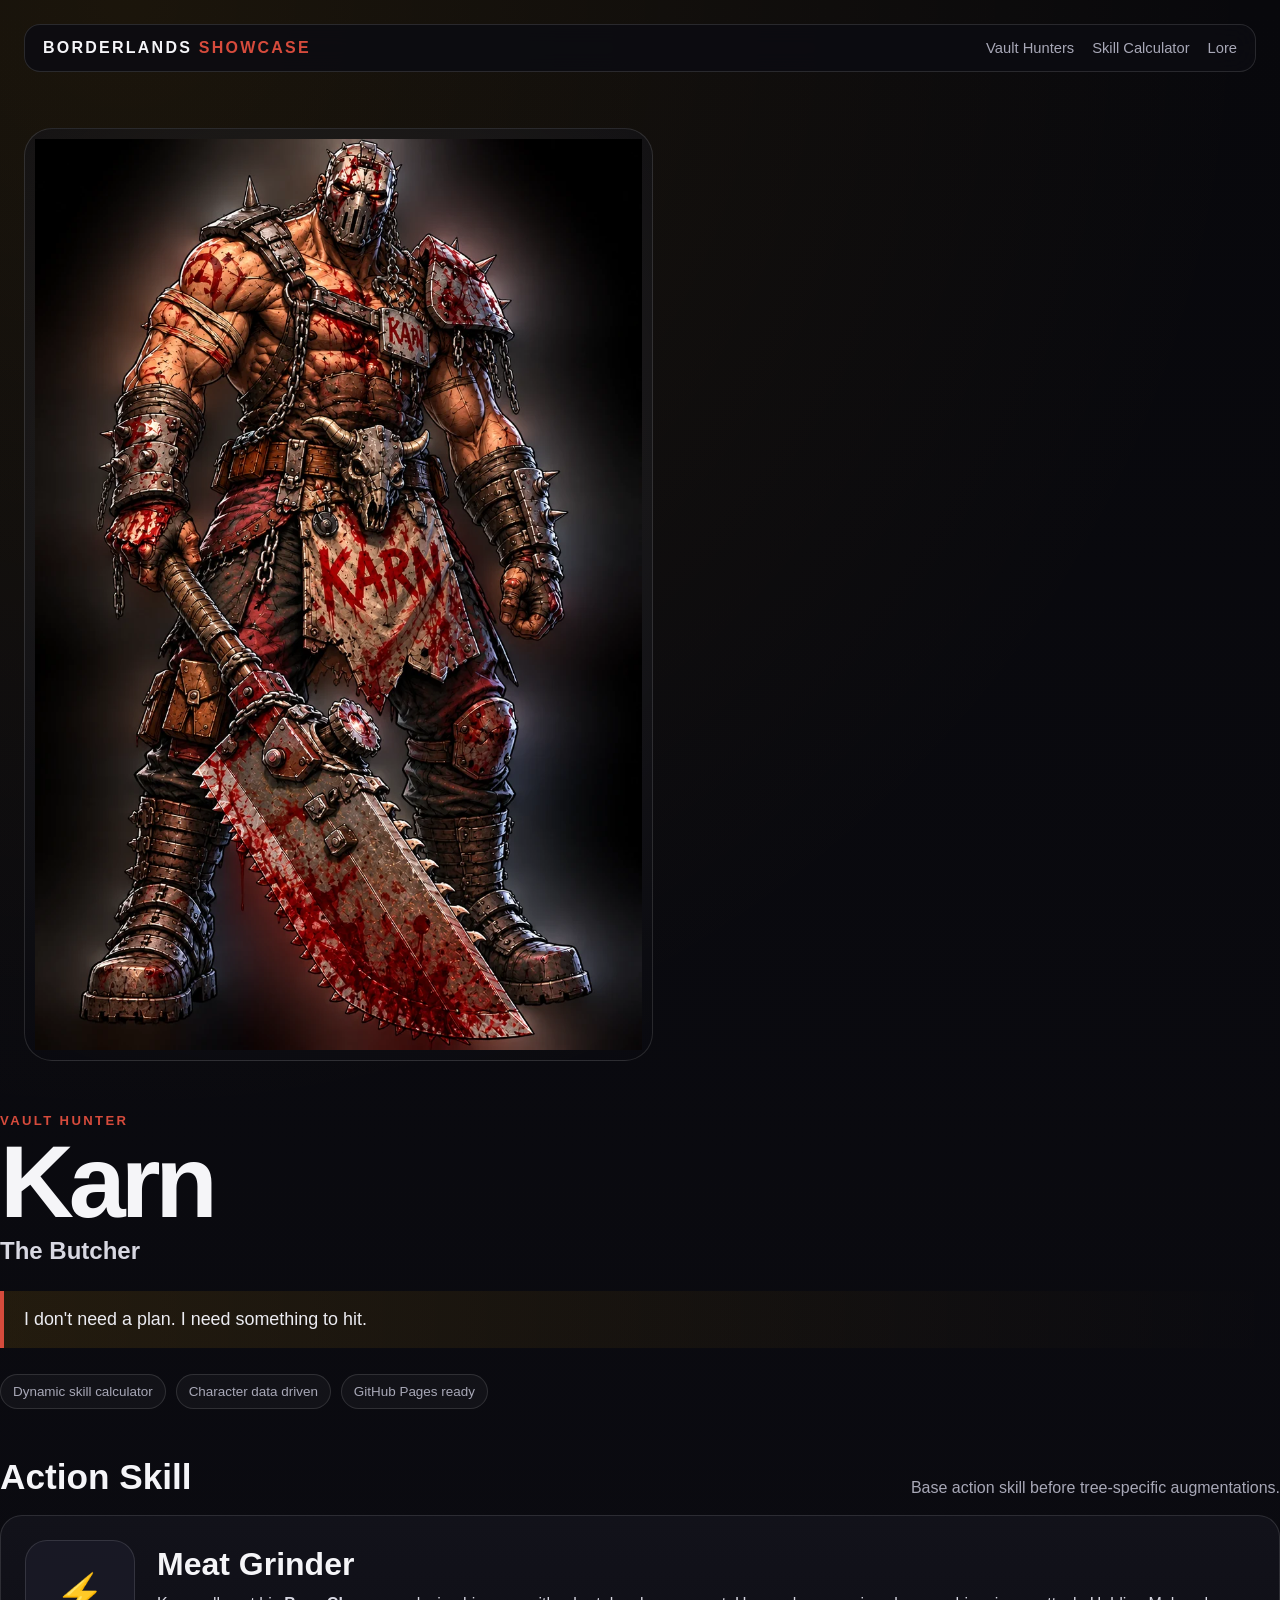
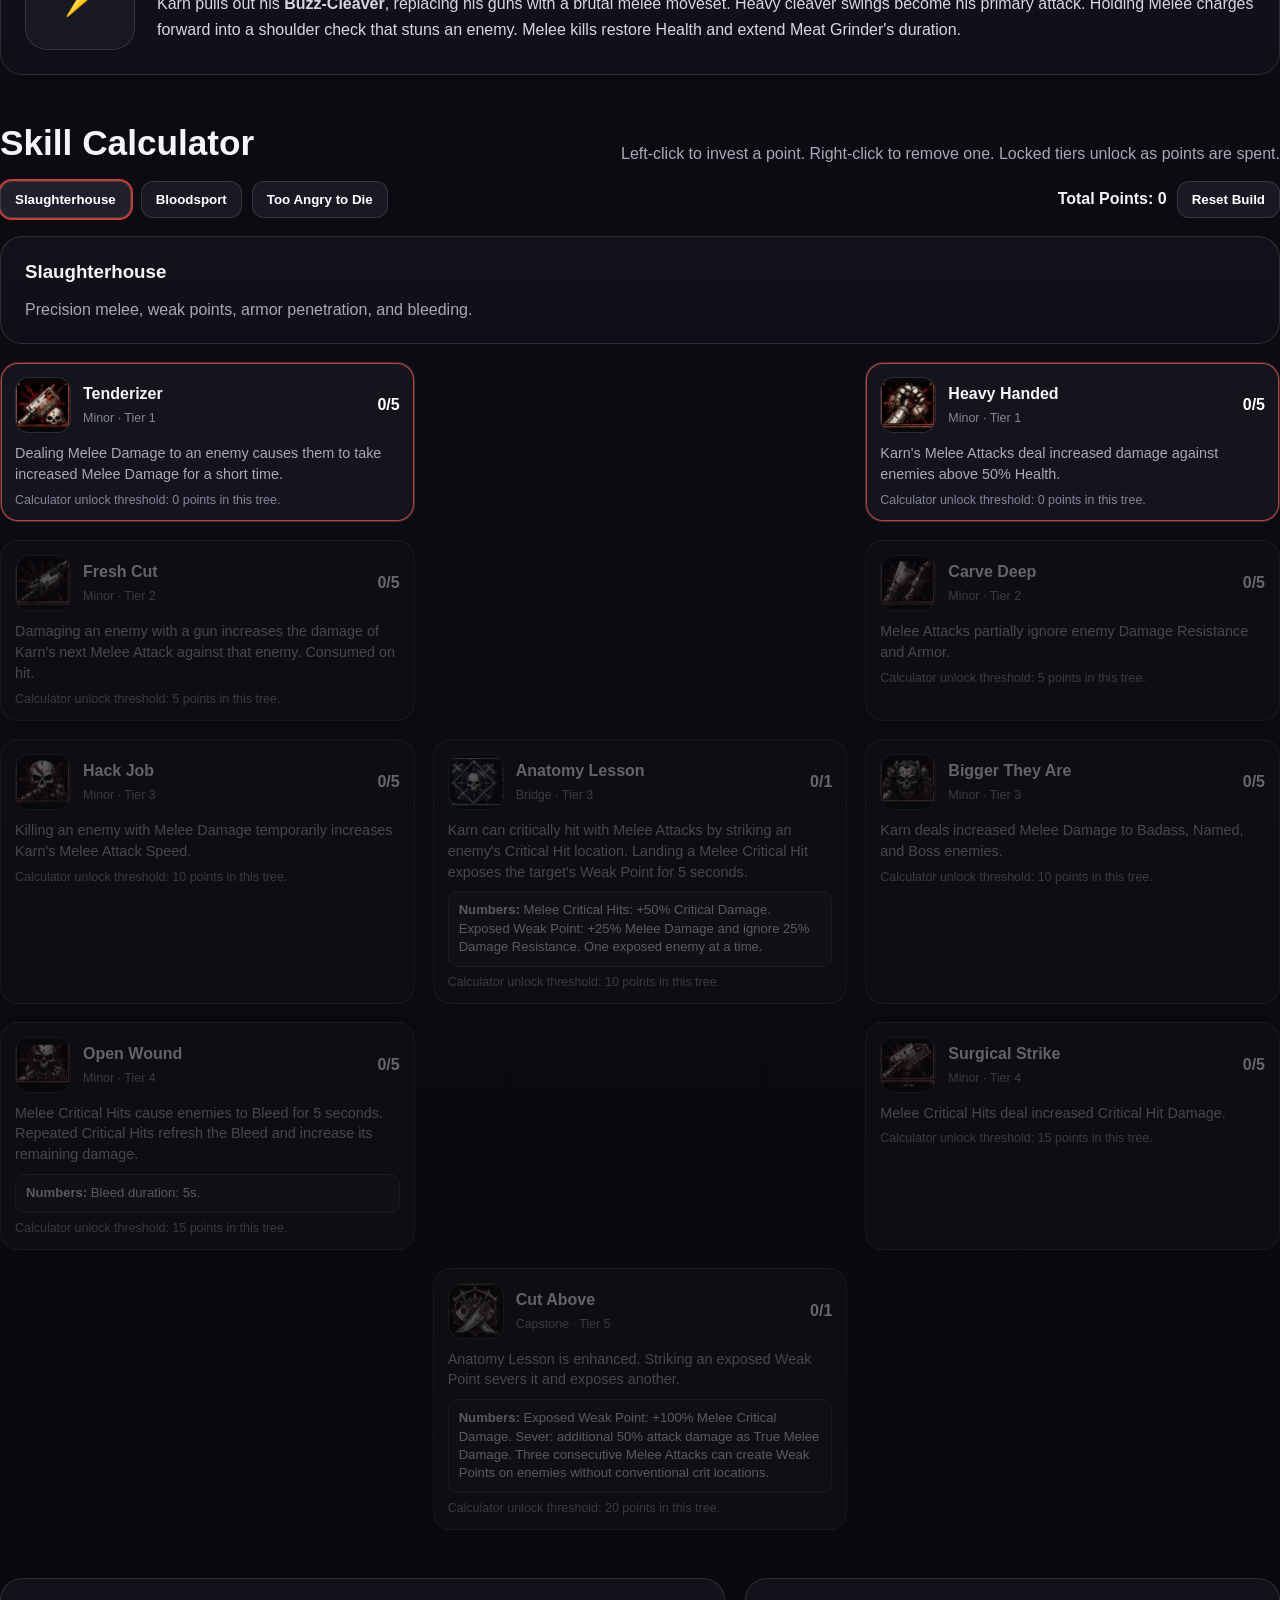
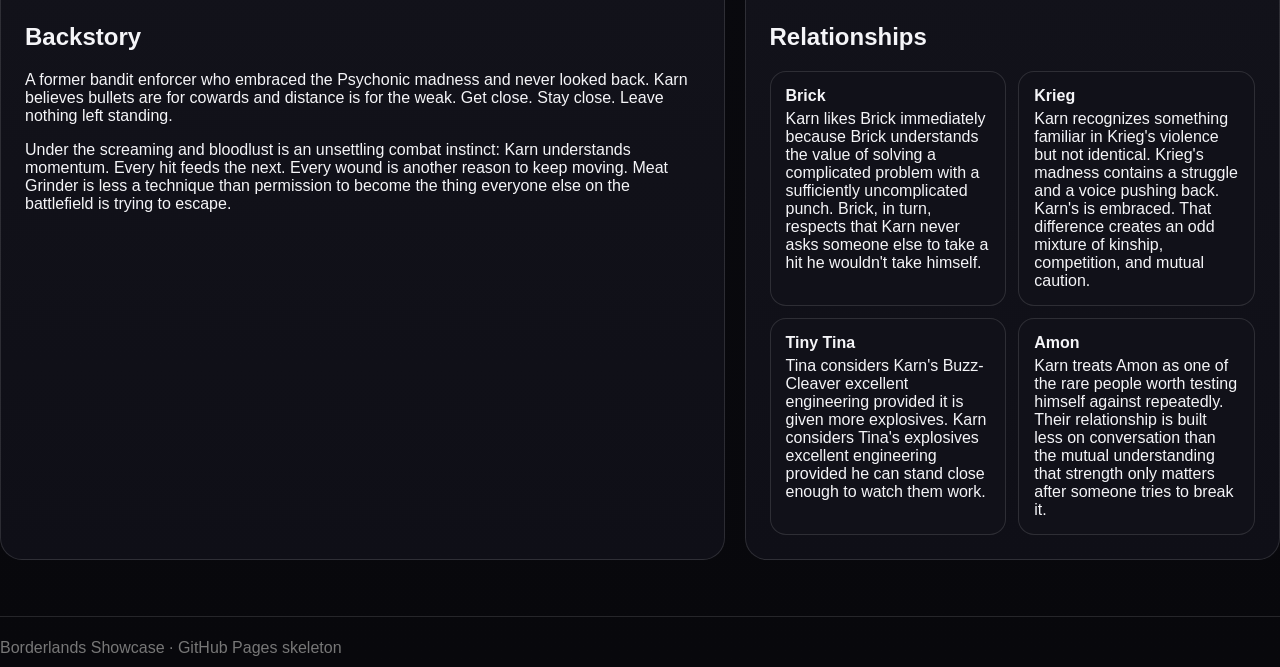
==== commit efb16412: "Add files via upload" ====
--- a/karn.html
+++ b/karn.html
@@ -162,6 +162,17 @@
 .hero-art img{object-fit:contain;object-position:center bottom;padding:14px;}
 </style>
 
+
+<style>
+#portrait.hero-art img{
+  width:100%;
+  height:100%;
+  object-fit:contain;
+  object-position:center bottom;
+  padding:10px;
+}
+</style>
+
 </head>
 <body>
 <div class="site-shell">
@@ -171,7 +182,8 @@
 </header>
 
 <main class="hero">
-<div class="hero-art" id="portrait"><div class="placeholder">Character-only portrait goes here.<br>Drop the final image into assets/portraits/ and reference it from the character JSON.</div></div>
+<div class="hero-art" id="portrait"></div>
+</div>
 <div>
 <div class="eyebrow">Vault Hunter</div>
 <h1 id="character-name">Karn</h1>
@@ -384,4 +396,14 @@
   renderCharacter(EMBEDDED_CHARACTER_DATA);
 });
 </script>
+
+<script>
+window.addEventListener('DOMContentLoaded', () => {
+  const portraitEl = document.getElementById('portrait');
+  if (portraitEl && EMBEDDED_CHARACTER_DATA && EMBEDDED_CHARACTER_DATA.portrait) {
+    portraitEl.innerHTML = `<img src="${EMBEDDED_CHARACTER_DATA.portrait}" alt="${EMBEDDED_CHARACTER_DATA.name} portrait">`;
+  }
+});
+</script>
+
 </body></html>
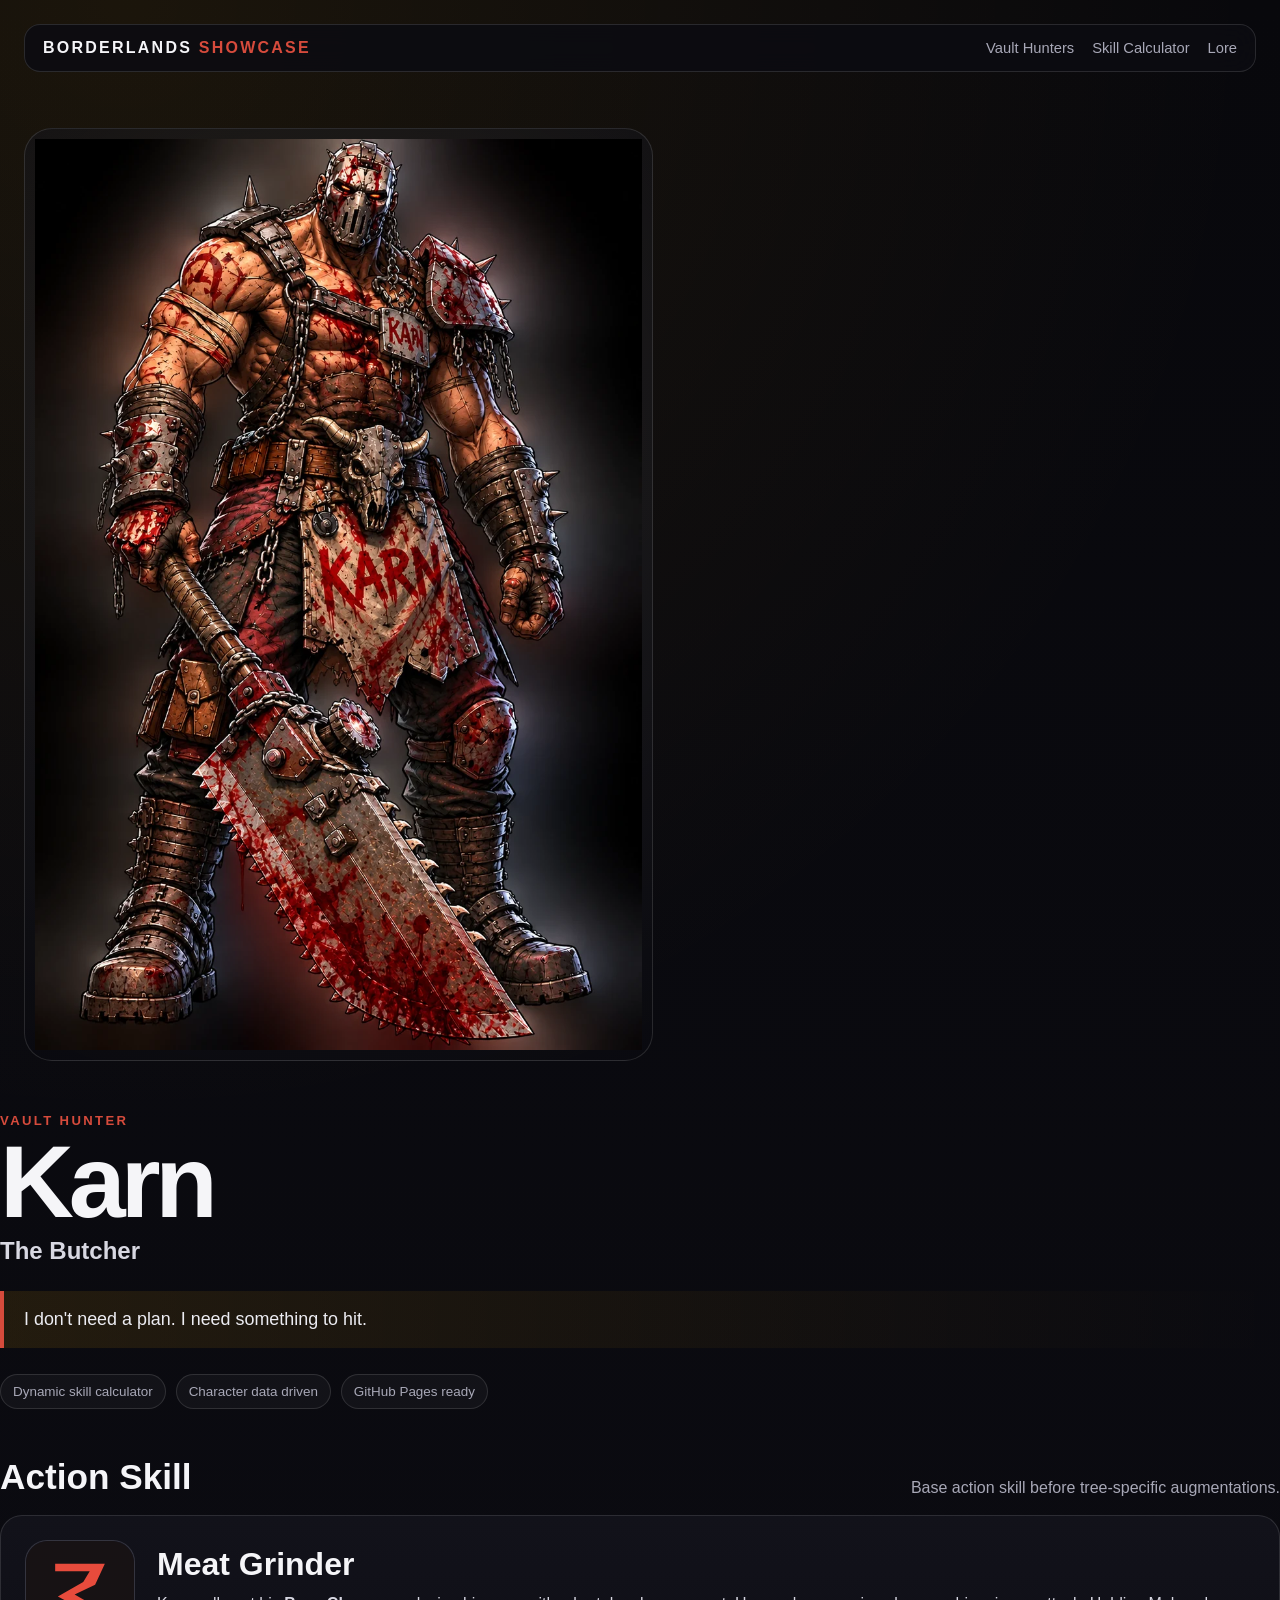
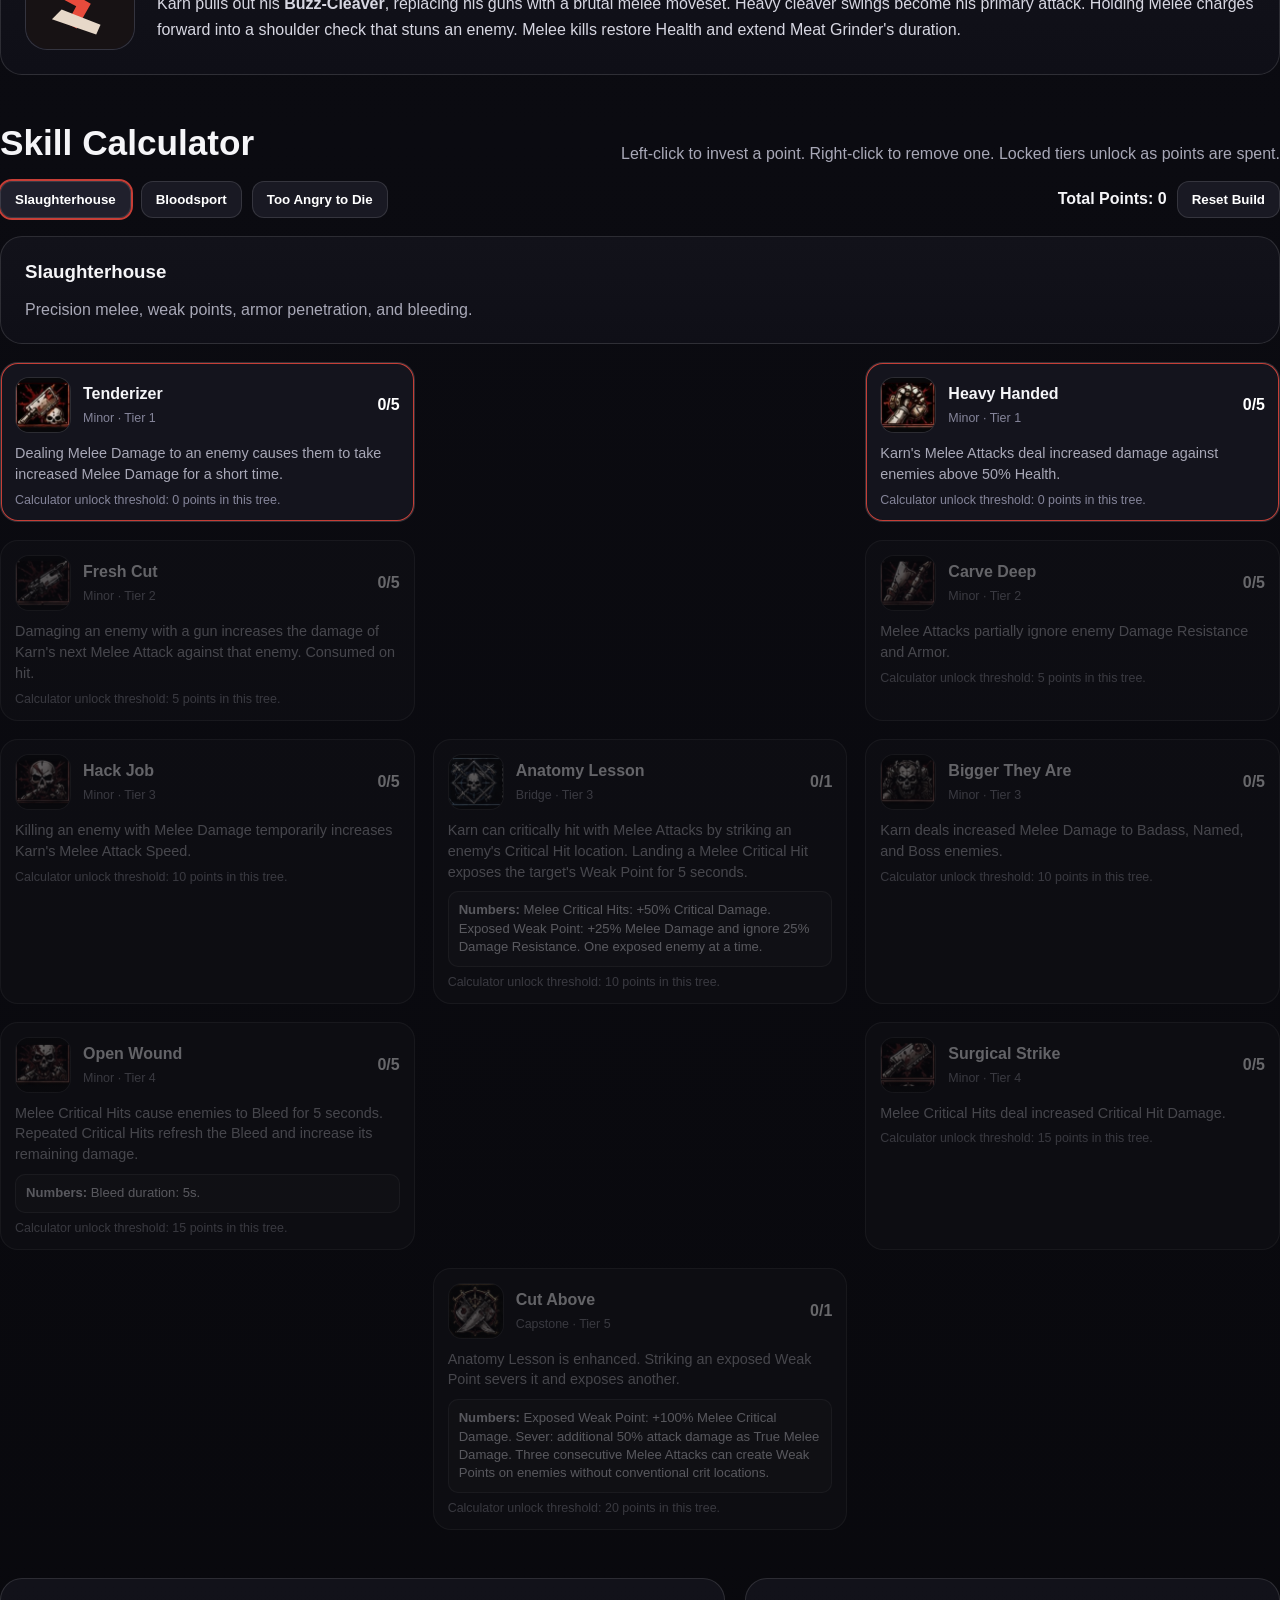
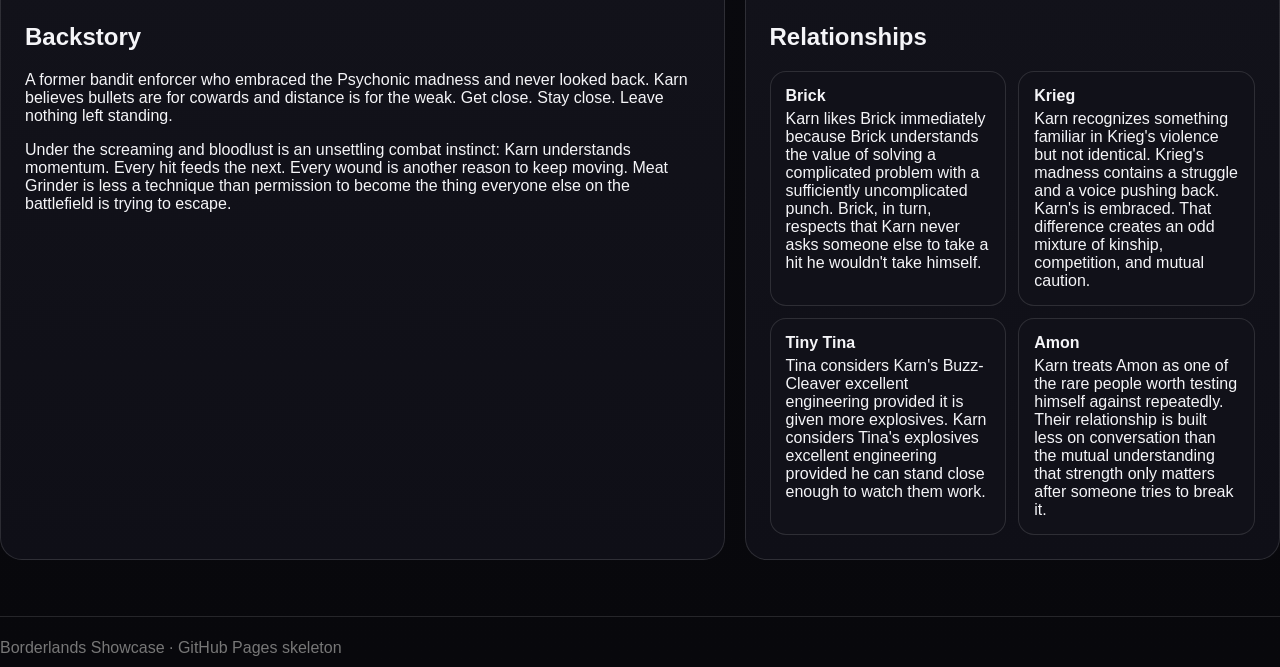
==== commit b7bd25ca: "Add files via upload" ====
--- a/karn.html
+++ b/karn.html
@@ -195,7 +195,7 @@
 
 <section class="section">
 <div class="section-head"><h2>Action Skill</h2><p>Base action skill before tree-specific augmentations.</p></div>
-<div class="card action-skill"><div class="action-icon">⚡</div><div><h3 id="action-name"></h3><div id="action-description"></div></div></div>
+<div class="card action-skill"><div class="action-icon"><img src="[data-uri]" alt="Action Skill icon" style="width:100%;height:100%;object-fit:cover;border-radius:inherit"></div><div><h3 id="action-name"></h3><div id="action-description"></div></div></div>
 </section>
 
 <section class="section" id="skill-tree">
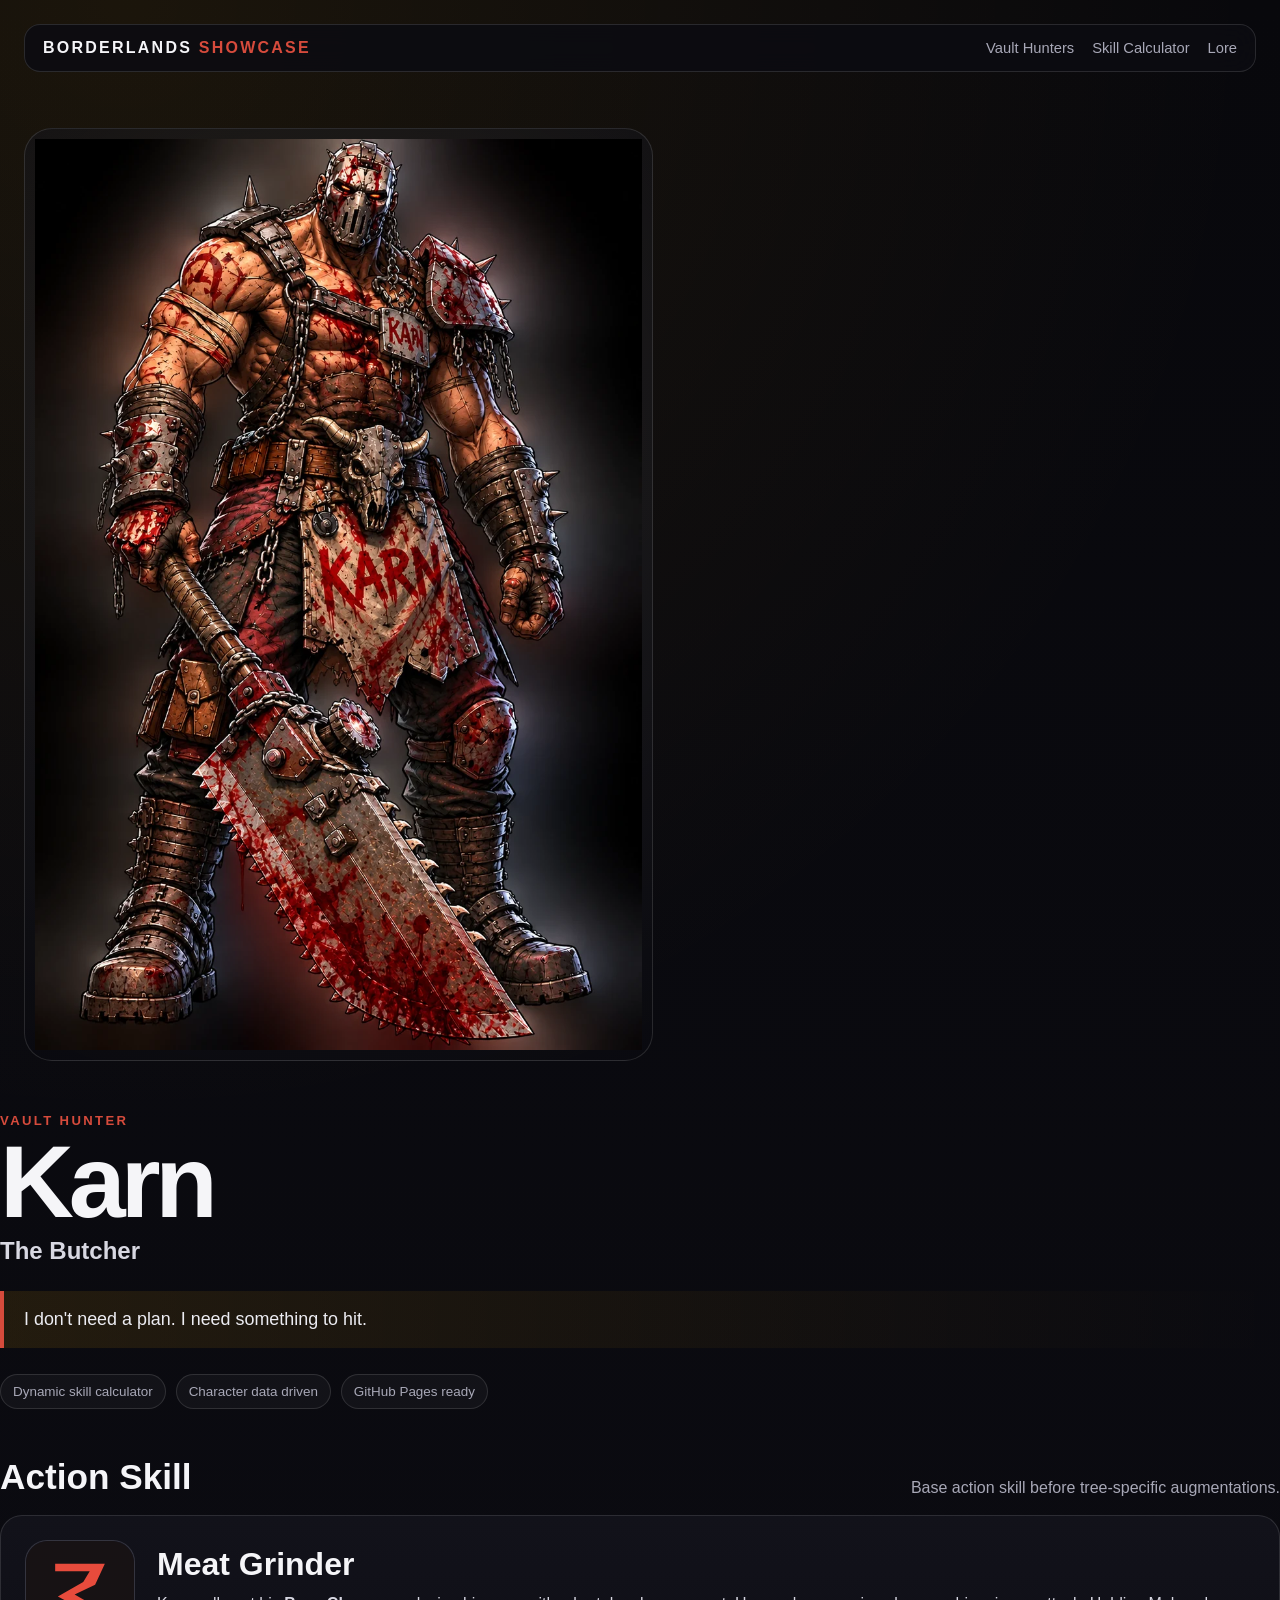
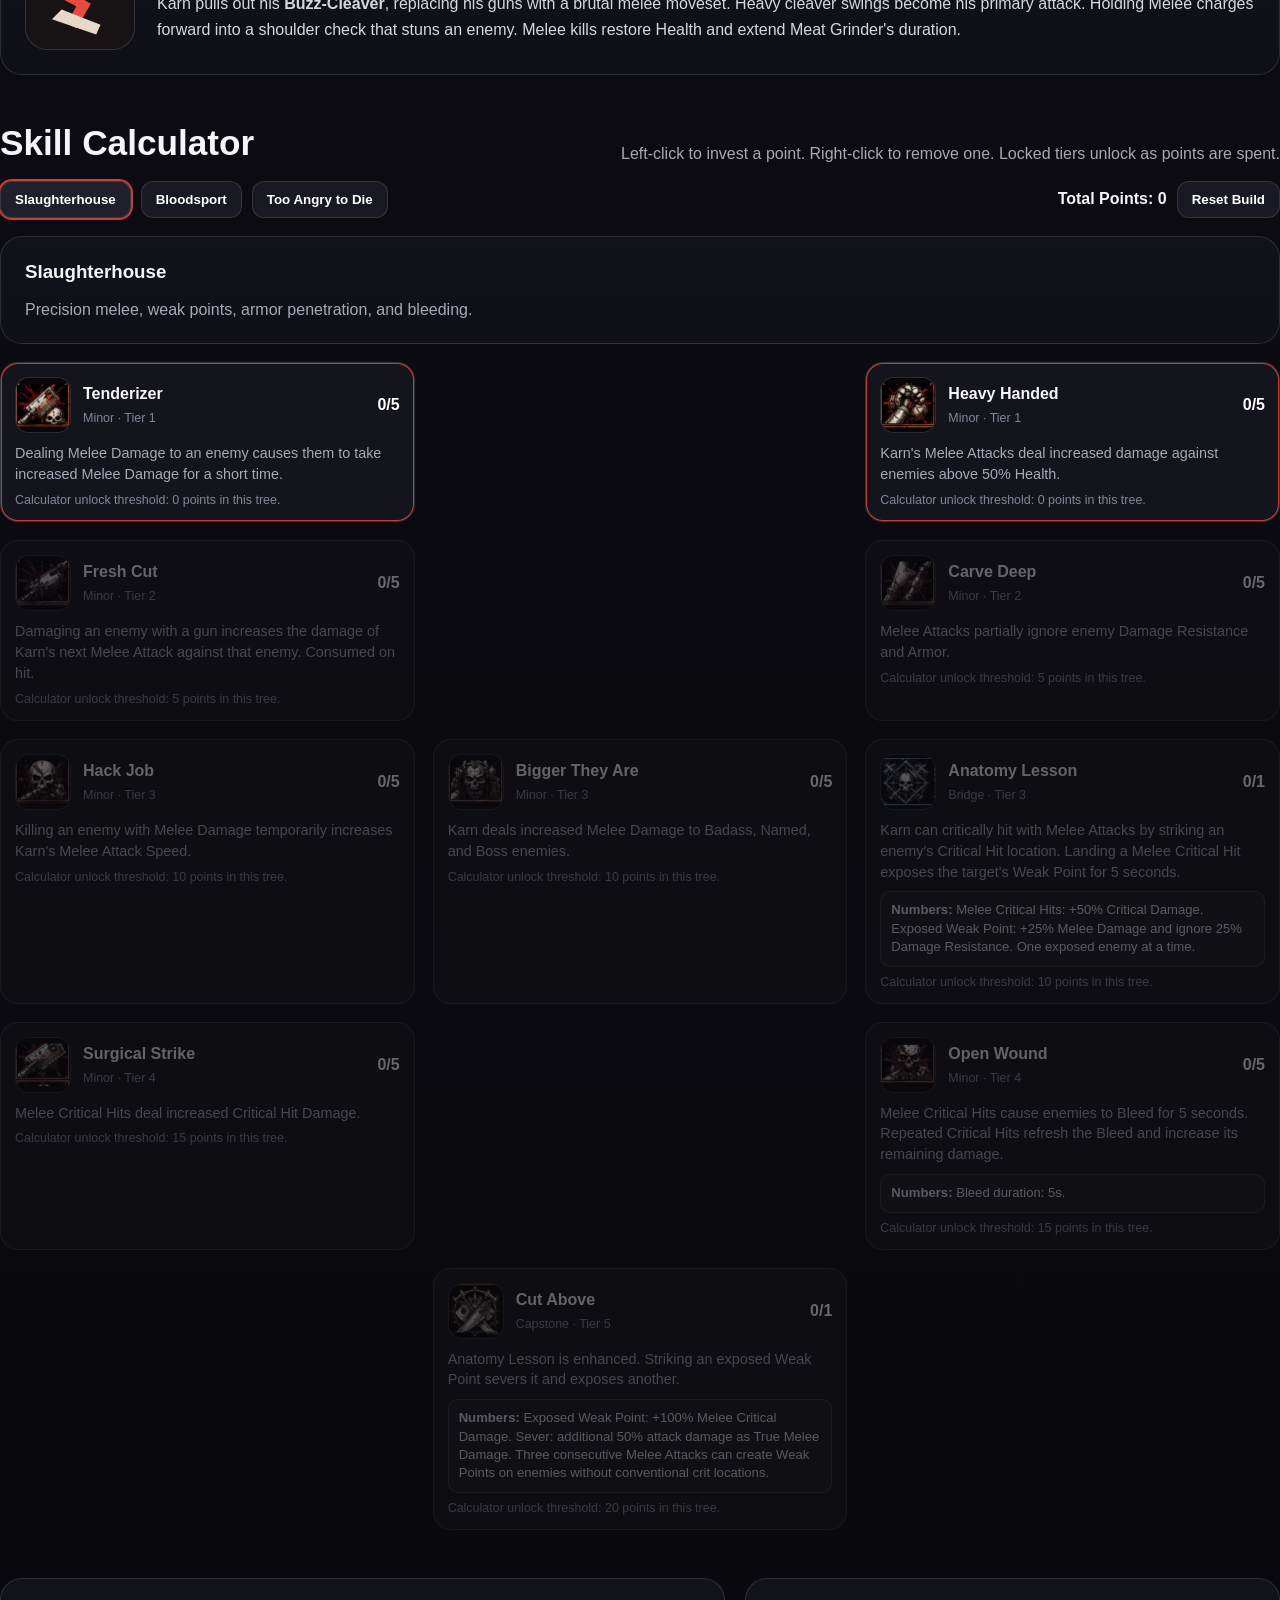
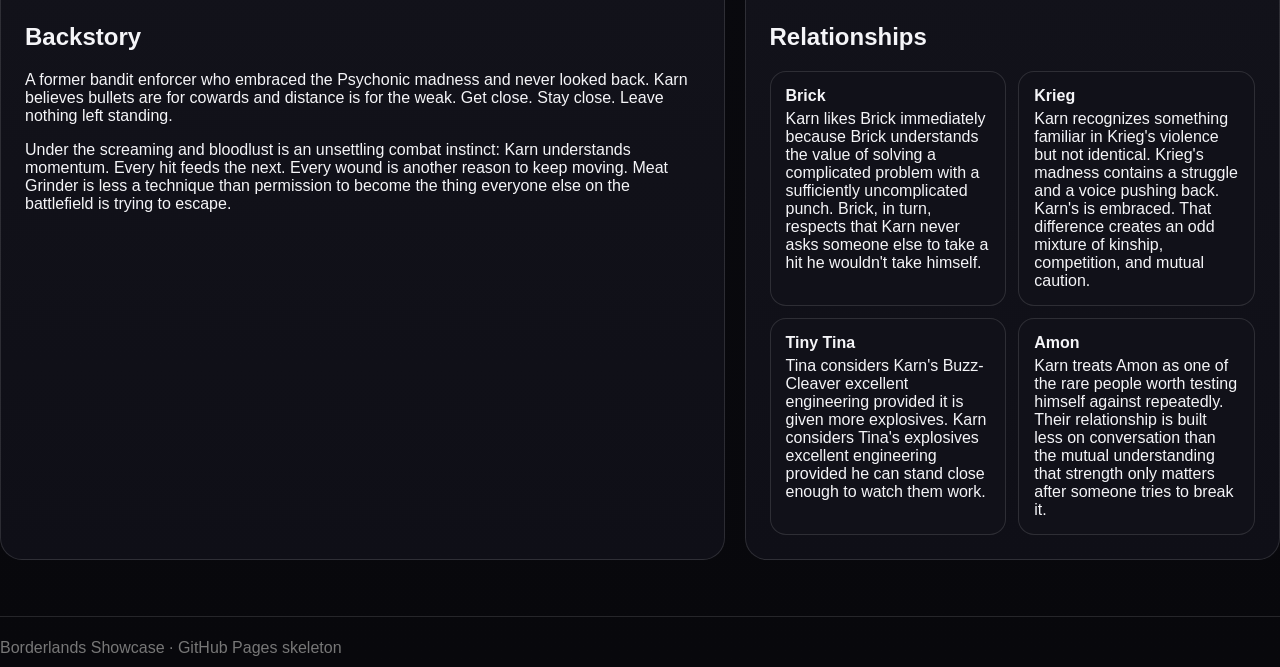
==== commit 22c96032: "Add files via upload" ====
--- a/karn.html
+++ b/karn.html
@@ -173,6 +173,20 @@
 }
 </style>
 
+
+<style id="fixed-tree-layout-v2">
+.skill-tree-grid{display:grid!important;grid-template-columns:repeat(3,minmax(0,1fr))!important;gap:18px!important;align-items:start!important}
+.skill-node{width:100%!important;min-width:0!important;max-width:none!important;box-sizing:border-box!important;overflow:hidden!important}
+.skill-node[data-col="1"]{grid-column:1!important}.skill-node[data-col="2"]{grid-column:2!important}.skill-node[data-col="3"]{grid-column:3!important}
+.skill-node[data-tier="1"]{grid-row:1!important}.skill-node[data-tier="2"]{grid-row:2!important}.skill-node[data-tier="3"]{grid-row:3!important}.skill-node[data-tier="4"]{grid-row:4!important}.skill-node[data-tier="5"]{grid-row:5!important}
+.skill-node.kill-skill .skill-icon-wrap{clip-path:polygon(25% 6%,75% 6%,96% 50%,75% 94%,25% 94%,4% 50%)}
+.skill-node .skill-name,.skill-node .skill-meta,.skill-node .skill-description,.skill-node .skill-numbers,.skill-node .skill-unlock{position:static!important;transform:none!important;text-shadow:none!important;mix-blend-mode:normal!important}
+.skill-node .skill-name::before,.skill-node .skill-name::after,.skill-node .skill-description::before,.skill-node .skill-description::after{content:none!important}
+.skill-node.locked{opacity:.38!important}.skill-node.available{opacity:1!important}
+.skill-node .skill-icon-wrap img,.action-icon img{display:block!important;width:100%!important;height:100%!important;object-fit:cover!important}
+@media(max-width:700px){.skill-tree-grid{gap:10px 8px!important}.skill-node{font-size:.78rem!important;padding:10px!important}.skill-node .skill-description,.skill-node .skill-numbers{font-size:.72rem!important;line-height:1.3!important}}
+</style>
+
 </head>
 <body>
 <div class="site-shell">
@@ -215,7 +229,7 @@
 <footer class="footer">Borderlands Showcase · GitHub Pages skeleton</footer>
 </div>
 <script>
-const EMBEDDED_CHARACTER_DATA = {"slug":"karn","name":"Karn","title":"The Butcher","quote":"I don't need a plan. I need something to hit.","portrait":"[data-uri]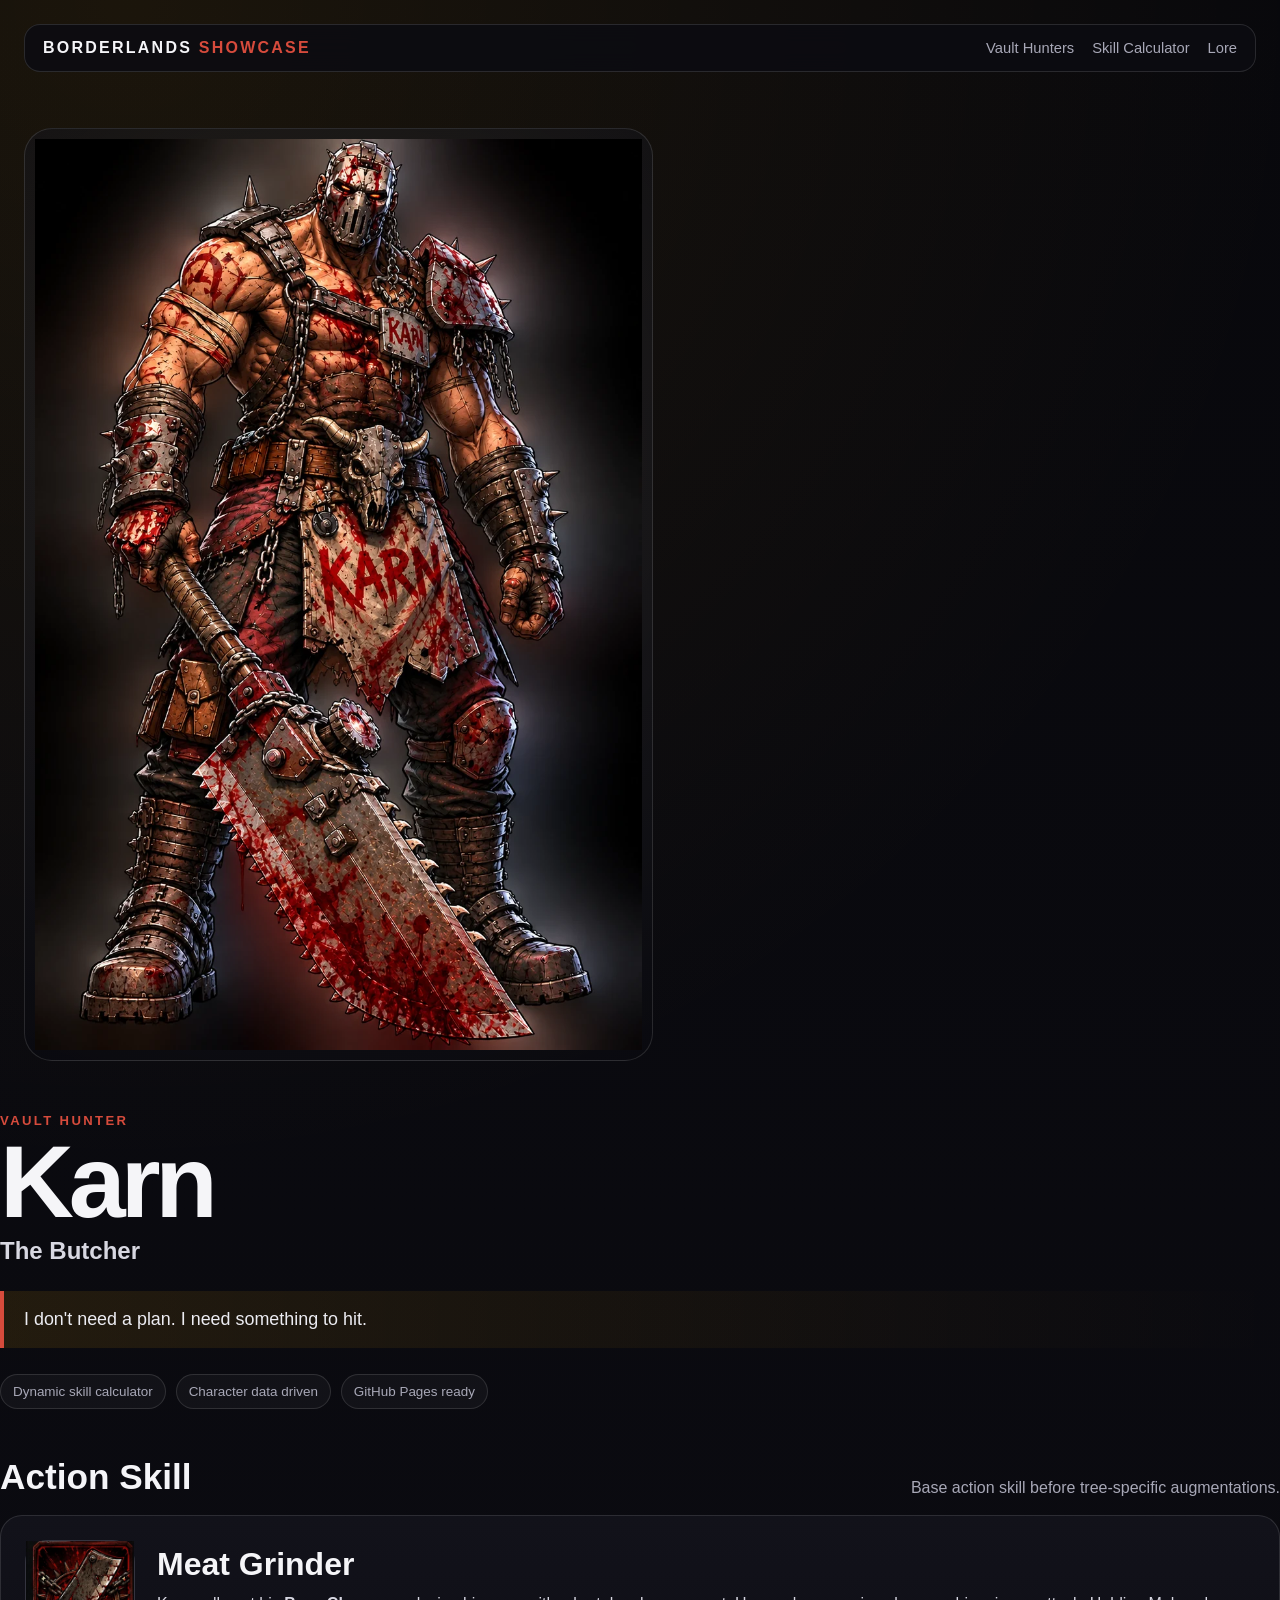
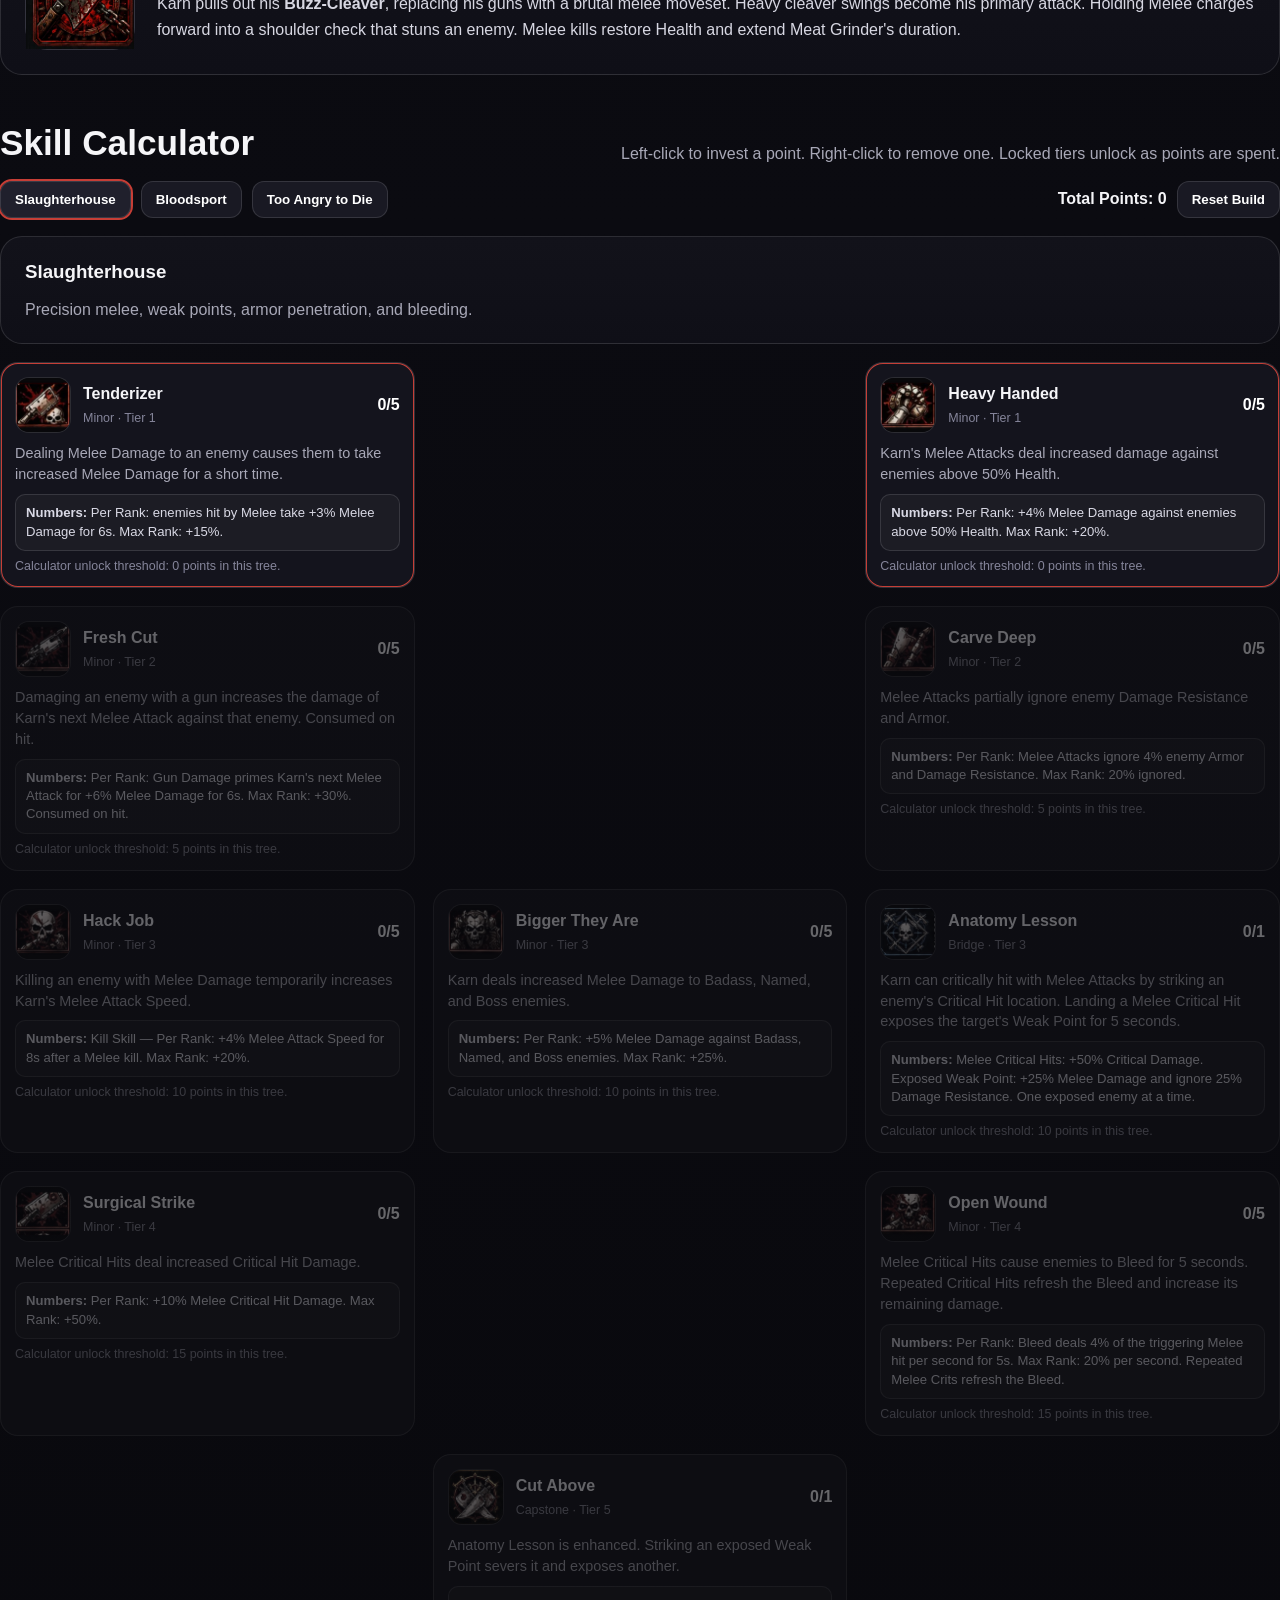
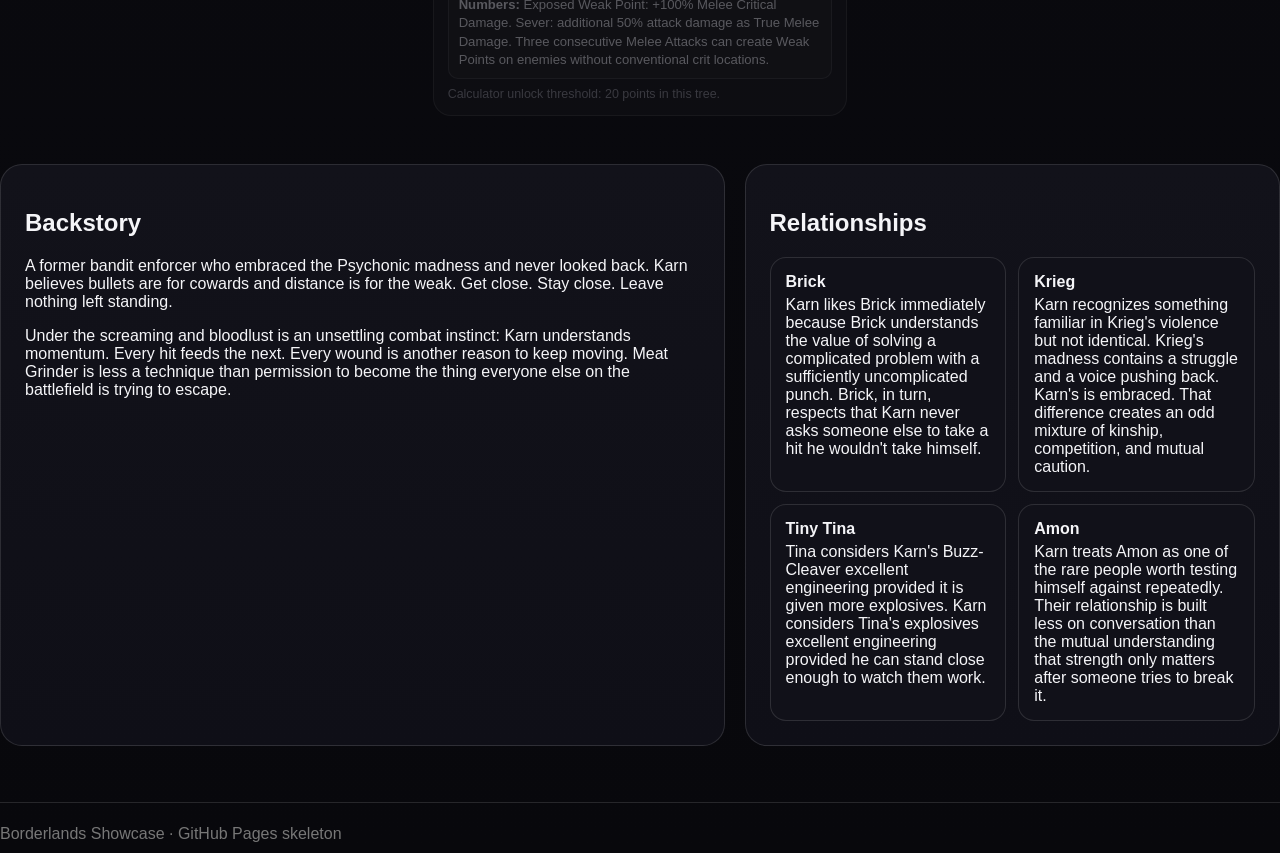
==== commit 9c0d241b: "Add files via upload" ====
--- a/karn.html
+++ b/karn.html
@@ -209,7 +209,7 @@
 
 <section class="section">
 <div class="section-head"><h2>Action Skill</h2><p>Base action skill before tree-specific augmentations.</p></div>
-<div class="card action-skill"><div class="action-icon"><img src="[data-uri]" alt="Action Skill icon" style="width:100%;height:100%;object-fit:cover;border-radius:inherit"></div><div><h3 id="action-name"></h3><div id="action-description"></div></div></div>
+<div class="card action-skill"><div class="action-icon"><img src="[data-uri]" alt="Meat Grinder icon" style="width:100%;height:100%;object-fit:cover;border-radius:inherit;display:block"></div><div><h3 id="action-name"></h3><div id="action-description"></div></div></div>
 </section>
 
 <section class="section" id="skill-tree">
@@ -229,7 +229,7 @@
 <footer class="footer">Borderlands Showcase · GitHub Pages skeleton</footer>
 </div>
 <script>
-const EMBEDDED_CHARACTER_DATA = {"slug":"karn","name":"Karn","title":"The Butcher","quote":"I don't need a plan. I need something to hit.","portrait":"[data-uri]